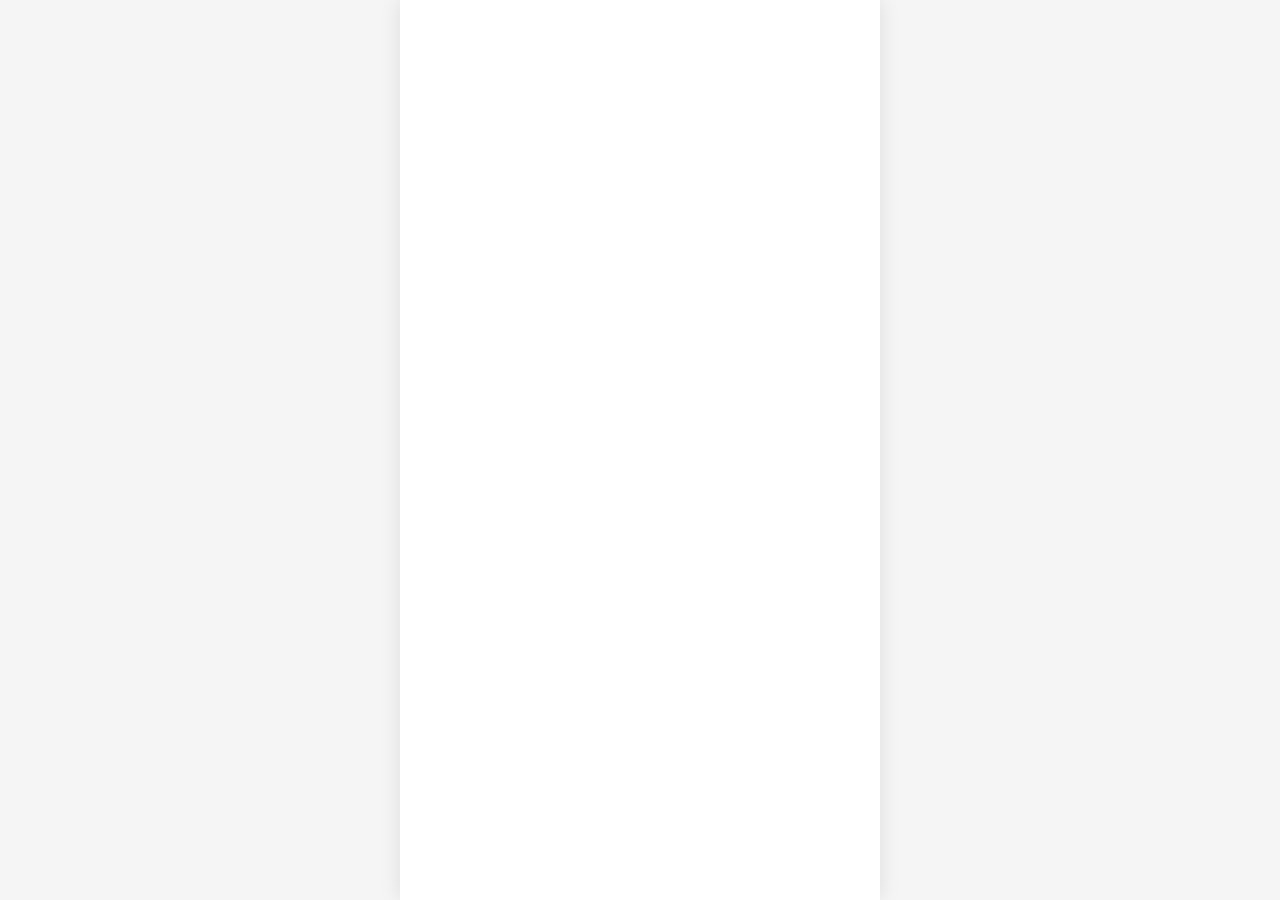
==== frontend/index.html @ c7771853 "email limit" ====
<!DOCTYPE html>
<html lang="pt-BR">
<head>
    <meta charset="UTF-8">
    <meta name="viewport" content="width=device-width, initial-scale=1.0">
    <title>FoodCritic - MVP</title>
    <link href="https://cdnjs.cloudflare.com/ajax/libs/font-awesome/6.0.0/css/all.min.css" rel="stylesheet">
    <style>
        :root {
            --primary: #FF5722;
            --bg: #f5f5f5;
            --surface: #ffffff;
            --text: #333333;
            --text-light: #757575;
            --border: #e0e0e0;
        }
        * { margin: 0; padding: 0; box-sizing: border-box; font-family: 'Segoe UI', Tahoma, Geneva, Verdana, sans-serif; }
        body { background-color: var(--bg); color: var(--text); display: flex; justify-content: center; }
        #app { width: 100%; max-width: 480px; height: 100vh; background: var(--surface); position: relative; display: flex; flex-direction: column; overflow: hidden; box-shadow: 0 0 20px rgba(0,0,0,0.1); }
        
        /* Telas (Views) */
        .view { display: none; flex: 1; overflow-y: auto; padding: 20px; padding-bottom: 80px; }
        .view.active { display: block; }
        #auth-screen { display: none; flex-direction: column; justify-content: center; padding: 30px; height: 100%; text-align: center; }
        #auth-screen.active { display: flex; }
        
        /* Header */
        header { background: var(--surface); padding: 20px; border-bottom: 1px solid var(--border); position: sticky; top: 0; z-index: 10; display: flex; justify-content: space-between; align-items: center; }
        header h1 { font-size: 1.5rem; color: var(--primary); }
        .btn-logout { background: none; border: none; color: var(--text-light); font-size: 1rem; cursor: pointer; }
        
        /* Formulários de Auth */
        .auth-box { background: var(--surface); padding: 20px; border-radius: 12px; }
        .auth-box input { width: 100%; padding: 15px; margin-bottom: 15px; border: 1px solid var(--border); border-radius: 8px; outline: none; font-size: 1rem; }
        .btn-block { width: 100%; padding: 15px; border-radius: 8px; font-size: 1rem; font-weight: bold; border: none; cursor: pointer; margin-bottom: 10px; }
        .btn-primary { background: var(--primary); color: white; }
        .btn-secondary { background: var(--bg); color: var(--text); border: 1px solid var(--border); }

        /* Feed e Cards */
        .feed-title { font-size: 1.2rem; margin-bottom: 15px; margin-top: 10px; }
        .card { background: var(--surface); border-radius: 15px; overflow: hidden; margin-bottom: 20px; box-shadow: 0 4px 10px rgba(0,0,0,0.05); border: 1px solid var(--border); }
        .card img { width: 100%; height: 180px; object-fit: cover; }
        .card-content { padding: 15px; }
        .card-header { display: flex; justify-content: space-between; align-items: center; margin-bottom: 5px; }
        .card-header h3 { font-size: 1.1rem; }
        .card-price { color: var(--primary); font-weight: bold; }
        .card-info { font-size: 0.85rem; color: var(--text-light); display: flex; gap: 15px; margin-top: 10px; }

        /* Perfil / Grid */
        .profile-header { text-align: center; margin-bottom: 20px; }
        .avatar { width: 80px; height: 80px; border-radius: 50%; background: var(--border); margin: 0 auto 10px; display: flex; align-items: center; justify-content: center; font-size: 2rem; color: var(--text-light); }
        .grid-container { display: grid; grid-template-columns: repeat(3, 1fr); gap: 2px; margin-top: 20px; }
        .grid-item { aspect-ratio: 1 / 1; background: var(--border); overflow: hidden; cursor: pointer; position: relative; }
        .grid-item img { width: 100%; height: 100%; object-fit: cover; }

        /* Bottom Nav */
        nav { position: absolute; bottom: 0; width: 100%; height: 65px; background: var(--surface); border-top: 1px solid var(--border); display: flex; justify-content: space-around; align-items: center; z-index: 10; }
        .nav-item { color: var(--text-light); font-size: 1.5rem; cursor: pointer; padding: 10px; }
        .nav-item.active { color: var(--primary); }
        .fab-container { position: relative; top: -20px; }
        .fab { width: 60px; height: 60px; background: var(--primary); color: white; border-radius: 50%; display: flex; align-items: center; justify-content: center; font-size: 1.5rem; box-shadow: 0 4px 10px rgba(255, 87, 34, 0.4); cursor: pointer; }

        /* Modais */
        .modal-overlay { position: absolute; top: 0; left: 0; width: 100%; height: 100%; background: rgba(0,0,0,0.6); z-index: 20; display: none; align-items: center; justify-content: center; opacity: 0; transition: opacity 0.3s; }
        .modal-overlay.active { display: flex; opacity: 1; }
        .modal { background: var(--surface); width: 100%; height: 100%; display: flex; flex-direction: column; overflow-y: auto; transform: translateY(100%); transition: transform 0.3s; }
        .modal-overlay.active .modal { transform: translateY(0); }
        .modal-header { padding: 20px; display: flex; justify-content: space-between; align-items: center; border-bottom: 1px solid var(--border); }
        .close-btn { background: none; border: none; font-size: 1.5rem; cursor: pointer; color: var(--text-light); }
        .modal-body { padding: 20px; flex: 1; display: flex; flex-direction: column; gap: 15px; }
        
        /* Forms */
        .form-group { display: flex; flex-direction: column; gap: 5px; }
        .form-group label { font-size: 0.9rem; font-weight: 600; color: var(--text-light); }
        .form-group input, .form-group textarea, .form-group select { padding: 12px; border: 1px solid var(--border); border-radius: 8px; font-size: 1rem; outline: none; }
        .upload-area { width: 100%; height: 200px; border: 2px dashed var(--border); border-radius: 12px; display: flex; flex-direction: column; align-items: center; justify-content: center; cursor: pointer; background: var(--bg); position: relative; overflow: hidden; }
        .upload-area i { font-size: 2rem; color: var(--text-light); margin-bottom: 10px; }
        .upload-area img { width: 100%; height: 100%; object-fit: cover; position: absolute; }
        input[type="file"] { display: none; }
        .review-img { width: 100%; height: 300px; object-fit: cover; border-radius: 12px; }
        .review-meta { display: flex; justify-content: space-between; background: var(--bg); padding: 15px; border-radius: 8px; margin: 15px 0; }
        .review-meta div { text-align: center; }
        .review-meta span { display: block; font-size: 0.8rem; color: var(--text-light); margin-bottom: 5px; }
        .review-meta strong { font-size: 1.1rem; color: var(--primary); }
        .review-text { font-style: italic; color: var(--text-light); border-left: 4px solid var(--primary); padding-left: 15px; margin-top: 15px; }
    </style>
</head>
<body>

<div id="app">
    <!-- TELA DE LOGIN / CADASTRO -->
    <div id="auth-screen">
        <h1 style="color: var(--primary); font-size: 2rem; margin-bottom: 10px;">🍔 FoodCritic</h1>
        <p style="color: var(--text-light); margin-bottom: 30px;">O seu diário gastronômico definitivo.</p>
        
        <div class="auth-box">
            <input type="email" id="auth-email" placeholder="Seu e-mail">
            <input type="password" id="auth-password" placeholder="Sua senha">
            <button class="btn-block btn-primary" onclick="fazerLogin()">Entrar</button>
            <button class="btn-block btn-secondary" onclick="fazerCadastro()">Criar Conta</button>
        </div>
    </div>

    <!-- TELA PRINCIPAL DO APP (Só aparece logado) -->
    <div id="main-screen" style="display: none; height: 100%; flex-direction: column;">
        <header>
            <h1>FoodCritic</h1>
            <button class="btn-logout" onclick="fazerLogout()"><i class="fas fa-sign-out-alt"></i> Sair</button>
        </header>

        <!-- VIEW 1: HOME -->
        <main id="view-home" class="view active">
            <h2 class="feed-title">Onde comer hoje?</h2>
            <div id="home-feed-container">
                <p style="text-align:center; color:#888; padding: 20px;">Carregando feed...</p>
            </div>
        </main>

        <!-- VIEW 2: PERFIL / DIÁRIO -->
        <main id="view-profile" class="view">
            <div class="profile-header">
                <div class="avatar"><i class="fas fa-user"></i></div>
                <h2>Meu Diário</h2>
                <p id="profile-email" style="color: var(--text-light); font-size: 0.9rem;"></p>
            </div>
            <div class="grid-container" id="diary-grid"></div>
        </main>

        <!-- BOTTOM NAV -->
        <nav>
            <div class="nav-item active" onclick="switchView('home', this)"><i class="fas fa-home"></i></div>
            <div class="fab-container">
                <div class="fab" onclick="openModal('new-review-modal')"><i class="fas fa-plus"></i></div>
            </div>
            <div class="nav-item" onclick="switchView('profile', this)"><i class="fas fa-user"></i></div>
        </nav>
    </div>

    <!-- MODAL: ONBOARDING (Aparece no primeiro acesso) -->
    <div class="modal-overlay" id="onboarding-modal">
        <div class="modal" style="height: auto; border-radius: 12px; margin: 20px;">
            <div class="modal-header">
                <h2>Bem-vindo ao FoodCritic!</h2>
            </div>
            <div class="modal-body">
                <p>Para personalizar suas recomendações, nos conte um pouco sobre você:</p>
                <div class="form-group" style="margin-top: 10px;">
                    <label>Faixa de gasto por refeição:</label>
                    <select id="onboarding-budget">
                        <option value="Econômico">Até R$ 30 (Econômico)</option>
                        <option value="Moderado">R$ 30 a R$ 80 (Moderado)</option>
                        <option value="Gourmet">Acima de R$ 80 (Gourmet)</option>
                    </select>
                </div>
                <div class="form-group">
                    <label>Restrição alimentar:</label>
                    <select id="onboarding-restriction">
                        <option value="Nenhuma">Nenhuma</option>
                        <option value="Vegetariano">Vegetariano</option>
                        <option value="Vegano">Vegano</option>
                        <option value="Sem Glúten">Sem Glúten</option>
                    </select>
                </div>
                <button class="btn-primary btn-block" style="margin-top: 15px;" onclick="salvarOnboarding()">Começar a comer!</button>
            </div>
        </div>
    </div>

    <!-- MODAL: NOVA REVIEW -->
    <div class="modal-overlay" id="new-review-modal">
        <div class="modal">
            <div class="modal-header">
                <h2>Nova Review</h2>
                <button class="close-btn" onclick="closeModal('new-review-modal')">&times;</button>
            </div>
            <div class="modal-body">
                <div class="form-group">
                    <label>1. Foto do prato</label>
                    <label for="photo-upload" class="upload-area" id="photo-preview-area">
                        <i class="fas fa-camera"></i>
                        <span>Toque para tirar foto</span>
                    </label>
                    <input type="file" id="photo-upload" accept="image/*" onchange="previewImage(event)">
                </div>
                <div class="form-group">
                    <label>2. Qual foi o prato?</label>
                    <input type="text" id="review-dish" placeholder="Ex: Hambúrguer Clássico">
                </div>
                <div style="display: flex; gap: 10px;">
                    <div class="form-group" style="flex: 1;">
                        <label>Categoria</label>
                        <select id="review-category">
                            <option value="Hamburguer">Hambúrguer</option>
                            <option value="Japonesa">Japonesa</option>
                            <option value="Italiana">Italiana</option>
                            <option value="Brasileira">Brasileira</option>
                            <option value="Outra">Outra</option>
                        </select>
                    </div>
                    <div class="form-group" style="flex: 1;">
                        <label>Nota (1 a 5)</label>
                        <input type="number" id="review-rating" min="1" max="5" value="5">
                    </div>
                </div>
                <div class="form-group">
                    <label>Onde você comeu?</label>
                    <input type="text" id="review-location" placeholder="Restaurante ou local">
                </div>
                <div class="form-group">
                    <label>Quanto pagou? (R$)</label>
                    <input type="text" id="review-price" placeholder="0,00" oninput="applyCurrencyMask(this)">
                </div>
                <div class="form-group">
                    <label>3. Resenha rápida</label>
                    <textarea id="review-text" rows="2" placeholder="O que achou?"></textarea>
                </div>
                <button class="btn-primary btn-block" style="margin-top: auto;" onclick="saveReview()">Salvar no Diário</button>
            </div>
        </div>
    </div>

    <!-- MODAL: DETALHES DA REVIEW -->
    <div class="modal-overlay" id="details-modal">
        <div class="modal">
            <div class="modal-header">
                <h2>Detalhes</h2>
                <button class="close-btn" onclick="closeModal('details-modal')">&times;</button>
            </div>
            <div class="modal-body" id="details-content"></div>
        </div>
    </div>
</div>

<script src="https://cdn.jsdelivr.net/npm/@supabase/supabase-js@2"></script>
<script src="js/app.js"></script>
</body>
</html>
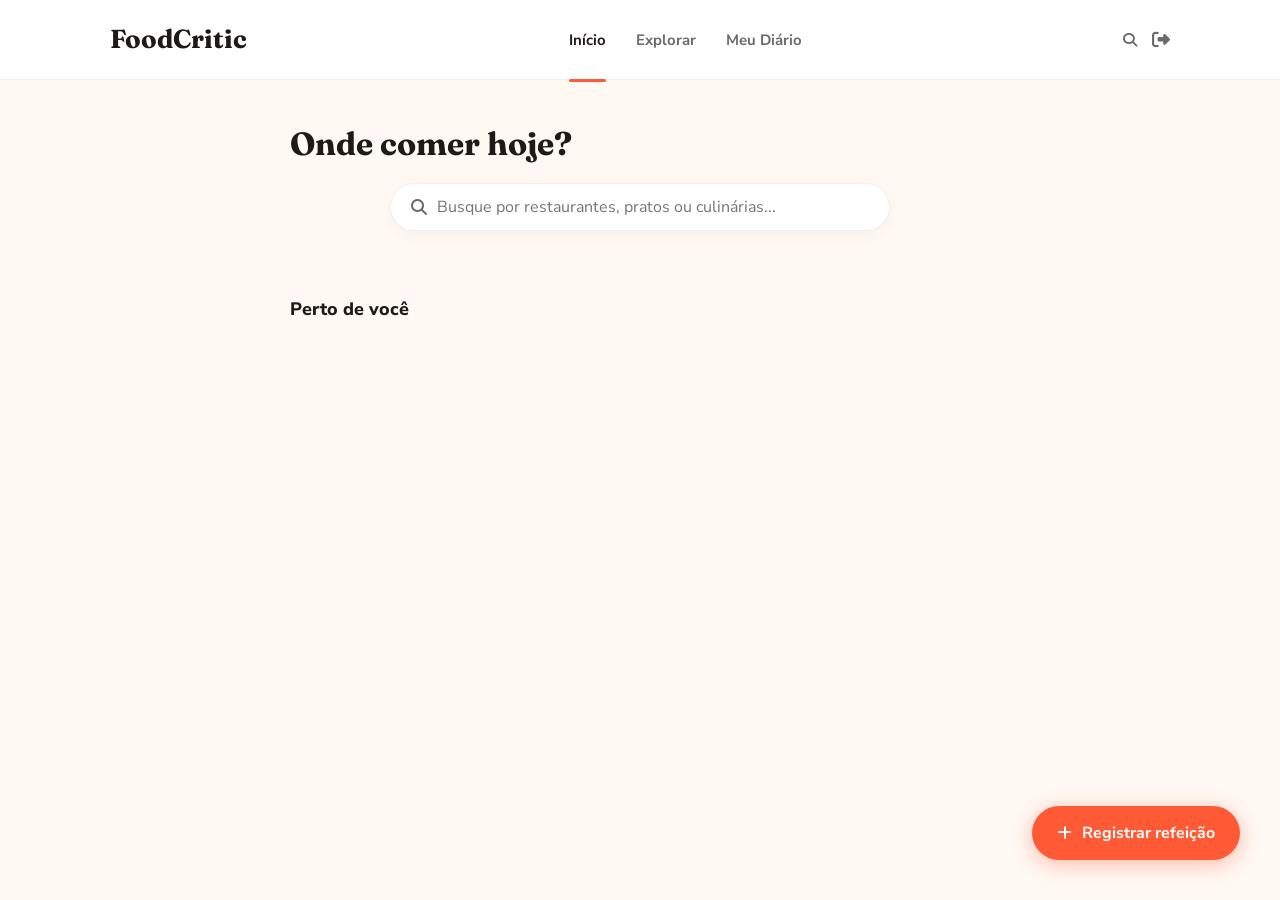
==== commit b969cc5d: "new frontend" ====
--- a/frontend/index.html
+++ b/frontend/index.html
@@ -3,165 +3,142 @@
 <head>
     <meta charset="UTF-8">
     <meta name="viewport" content="width=device-width, initial-scale=1.0">
-    <title>FoodCritic - MVP</title>
-    <link href="https://cdnjs.cloudflare.com/ajax/libs/font-awesome/6.0.0/css/all.min.css" rel="stylesheet">
-    <style>
-        :root {
-            --primary: #FF5722;
-            --bg: #f5f5f5;
-            --surface: #ffffff;
-            --text: #333333;
-            --text-light: #757575;
-            --border: #e0e0e0;
-        }
-        * { margin: 0; padding: 0; box-sizing: border-box; font-family: 'Segoe UI', Tahoma, Geneva, Verdana, sans-serif; }
-        body { background-color: var(--bg); color: var(--text); display: flex; justify-content: center; }
-        #app { width: 100%; max-width: 480px; height: 100vh; background: var(--surface); position: relative; display: flex; flex-direction: column; overflow: hidden; box-shadow: 0 0 20px rgba(0,0,0,0.1); }
+    <title>FoodCritic</title>
+    <link href="https://fonts.googleapis.com/css2?family=Fraunces:opsz,wght@9..144,700&family=Nunito+Sans:wght@400;600;700;800&display=swap" rel="stylesheet">
+    <link href="https://cdnjs.cloudflare.com/ajax/libs/font-awesome/6.5.1/css/all.min.css" rel="stylesheet">
+    <link rel="stylesheet" href="css/style.css">
+</head>
+<body class="app-body">
+
+    <div id="toast-container" class="toast-container"></div>
+
+    <!-- TOP NAVBAR (Desktop) -->
+    <header class="top-nav">
+        <div class="nav-container">
+            <h1 class="logo">FoodCritic</h1>
+            <div class="nav-links">
+                <button class="nav-btn active" onclick="switchView('home', this)">Início</button>
+                <button class="nav-btn" onclick="switchView('restaurants', this)">Explorar</button>
+                <button class="nav-btn" onclick="switchView('profile', this)">Meu Diário</button>
+            </div>
+            <div class="nav-actions">
+                <i class="fas fa-search text-light" style="margin-right: 15px; cursor: pointer;"></i>
+                <button class="btn-logout" onclick="fazerLogout()"><i class="fas fa-sign-out-alt"></i></button>
+            </div>
+        </div>
+    </header>
+
+    <!-- CONTEÚDO PRINCIPAL -->
+    <main class="main-content">
         
-        /* Telas (Views) */
-        .view { display: none; flex: 1; overflow-y: auto; padding: 20px; padding-bottom: 80px; }
-        .view.active { display: block; }
-        #auth-screen { display: none; flex-direction: column; justify-content: center; padding: 30px; height: 100%; text-align: center; }
-        #auth-screen.active { display: flex; }
-        
-        /* Header */
-        header { background: var(--surface); padding: 20px; border-bottom: 1px solid var(--border); position: sticky; top: 0; z-index: 10; display: flex; justify-content: space-between; align-items: center; }
-        header h1 { font-size: 1.5rem; color: var(--primary); }
-        .btn-logout { background: none; border: none; color: var(--text-light); font-size: 1rem; cursor: pointer; }
-        
-        /* Formulários de Auth */
-        .auth-box { background: var(--surface); padding: 20px; border-radius: 12px; }
-        .auth-box input { width: 100%; padding: 15px; margin-bottom: 15px; border: 1px solid var(--border); border-radius: 8px; outline: none; font-size: 1rem; }
-        .btn-block { width: 100%; padding: 15px; border-radius: 8px; font-size: 1rem; font-weight: bold; border: none; cursor: pointer; margin-bottom: 10px; }
-        .btn-primary { background: var(--primary); color: white; }
-        .btn-secondary { background: var(--bg); color: var(--text); border: 1px solid var(--border); }
-
-        /* Feed e Cards */
-        .feed-title { font-size: 1.2rem; margin-bottom: 15px; margin-top: 10px; }
-        .card { background: var(--surface); border-radius: 15px; overflow: hidden; margin-bottom: 20px; box-shadow: 0 4px 10px rgba(0,0,0,0.05); border: 1px solid var(--border); }
-        .card img { width: 100%; height: 180px; object-fit: cover; }
-        .card-content { padding: 15px; }
-        .card-header { display: flex; justify-content: space-between; align-items: center; margin-bottom: 5px; }
-        .card-header h3 { font-size: 1.1rem; }
-        .card-price { color: var(--primary); font-weight: bold; }
-        .card-info { font-size: 0.85rem; color: var(--text-light); display: flex; gap: 15px; margin-top: 10px; }
-
-        /* Perfil / Grid */
-        .profile-header { text-align: center; margin-bottom: 20px; }
-        .avatar { width: 80px; height: 80px; border-radius: 50%; background: var(--border); margin: 0 auto 10px; display: flex; align-items: center; justify-content: center; font-size: 2rem; color: var(--text-light); }
-        .grid-container { display: grid; grid-template-columns: repeat(3, 1fr); gap: 2px; margin-top: 20px; }
-        .grid-item { aspect-ratio: 1 / 1; background: var(--border); overflow: hidden; cursor: pointer; position: relative; }
-        .grid-item img { width: 100%; height: 100%; object-fit: cover; }
-
-        /* Bottom Nav */
-        nav { position: absolute; bottom: 0; width: 100%; height: 65px; background: var(--surface); border-top: 1px solid var(--border); display: flex; justify-content: space-around; align-items: center; z-index: 10; }
-        .nav-item { color: var(--text-light); font-size: 1.5rem; cursor: pointer; padding: 10px; }
-        .nav-item.active { color: var(--primary); }
-        .fab-container { position: relative; top: -20px; }
-        .fab { width: 60px; height: 60px; background: var(--primary); color: white; border-radius: 50%; display: flex; align-items: center; justify-content: center; font-size: 1.5rem; box-shadow: 0 4px 10px rgba(255, 87, 34, 0.4); cursor: pointer; }
-
-        /* Modais */
-        .modal-overlay { position: absolute; top: 0; left: 0; width: 100%; height: 100%; background: rgba(0,0,0,0.6); z-index: 20; display: none; align-items: center; justify-content: center; opacity: 0; transition: opacity 0.3s; }
-        .modal-overlay.active { display: flex; opacity: 1; }
-        .modal { background: var(--surface); width: 100%; height: 100%; display: flex; flex-direction: column; overflow-y: auto; transform: translateY(100%); transition: transform 0.3s; }
-        .modal-overlay.active .modal { transform: translateY(0); }
-        .modal-header { padding: 20px; display: flex; justify-content: space-between; align-items: center; border-bottom: 1px solid var(--border); }
-        .close-btn { background: none; border: none; font-size: 1.5rem; cursor: pointer; color: var(--text-light); }
-        .modal-body { padding: 20px; flex: 1; display: flex; flex-direction: column; gap: 15px; }
-        
-        /* Forms */
-        .form-group { display: flex; flex-direction: column; gap: 5px; }
-        .form-group label { font-size: 0.9rem; font-weight: 600; color: var(--text-light); }
-        .form-group input, .form-group textarea, .form-group select { padding: 12px; border: 1px solid var(--border); border-radius: 8px; font-size: 1rem; outline: none; }
-        .upload-area { width: 100%; height: 200px; border: 2px dashed var(--border); border-radius: 12px; display: flex; flex-direction: column; align-items: center; justify-content: center; cursor: pointer; background: var(--bg); position: relative; overflow: hidden; }
-        .upload-area i { font-size: 2rem; color: var(--text-light); margin-bottom: 10px; }
-        .upload-area img { width: 100%; height: 100%; object-fit: cover; position: absolute; }
-        input[type="file"] { display: none; }
-        .review-img { width: 100%; height: 300px; object-fit: cover; border-radius: 12px; }
-        .review-meta { display: flex; justify-content: space-between; background: var(--bg); padding: 15px; border-radius: 8px; margin: 15px 0; }
-        .review-meta div { text-align: center; }
-        .review-meta span { display: block; font-size: 0.8rem; color: var(--text-light); margin-bottom: 5px; }
-        .review-meta strong { font-size: 1.1rem; color: var(--primary); }
-        .review-text { font-style: italic; color: var(--text-light); border-left: 4px solid var(--primary); padding-left: 15px; margin-top: 15px; }
-    </style>
-</head>
-<body>
-
-<div id="app">
-    <!-- TELA DE LOGIN / CADASTRO -->
-    <div id="auth-screen">
-        <h1 style="color: var(--primary); font-size: 2rem; margin-bottom: 10px;">🍔 FoodCritic</h1>
-        <p style="color: var(--text-light); margin-bottom: 30px;">O seu diário gastronômico definitivo.</p>
-        
-        <div class="auth-box">
-            <input type="email" id="auth-email" placeholder="Seu e-mail">
-            <input type="password" id="auth-password" placeholder="Sua senha">
-            <button class="btn-block btn-primary" onclick="fazerLogin()">Entrar</button>
-            <button class="btn-block btn-secondary" onclick="fazerCadastro()">Criar Conta</button>
-        </div>
-    </div>
-
-    <!-- TELA PRINCIPAL DO APP (Só aparece logado) -->
-    <div id="main-screen" style="display: none; height: 100%; flex-direction: column;">
-        <header>
-            <h1>FoodCritic</h1>
-            <button class="btn-logout" onclick="fazerLogout()"><i class="fas fa-sign-out-alt"></i> Sair</button>
-        </header>
-
-        <!-- VIEW 1: HOME -->
-        <main id="view-home" class="view active">
-            <h2 class="feed-title">Onde comer hoje?</h2>
-            <div id="home-feed-container">
-                <p style="text-align:center; color:#888; padding: 20px;">Carregando feed...</p>
-            </div>
-        </main>
-
-        <!-- VIEW 2: PERFIL / DIÁRIO -->
-        <main id="view-profile" class="view">
+        <!-- VIEW 1: HOME (FEED) -->
+        <section id="view-home" class="view active">
+            <div class="feed-header text-center">
+                <h2 id="greeting-text">Onde comer hoje?</h2>
+                <div class="search-container">
+                    <i class="fas fa-search"></i>
+                    <input type="text" id="search-rest" placeholder="Busque por restaurantes, pratos ou culinárias...">
+                </div>
+            </div>
+
+            <!-- TOP RESTAURANTES (STORIES) -->
+            <div class="stories-container" id="recommendations-container">
+                <!-- Preenchido via JS -->
+            </div>
+
+            <div class="feed-title-container">
+                <h3 class="section-title">Perto de você</h3>
+            </div>
+
+            <!-- FEED SINGLE COLUMN (Estilo Instagram) -->
+            <div id="home-feed-container" class="feed-single-column">
+                <!-- Preenchido via JS -->
+            </div>
+        </section>
+
+        <!-- VIEW 2: RESTAURANTES -->
+        <section id="view-restaurants" class="view">
+            <div class="view-header">
+                <h2 class="section-title">Guia de Restaurantes</h2>
+                <p class="text-light">Restaurantes reais. Pratos provados. Pessoas como você.</p>
+            </div>
+            
+            <div class="filter-chips" id="category-filters">
+                <button class="chip active" onclick="setFiltroCategoria('Todas', this)">Todas</button>
+                <button class="chip" onclick="setFiltroCategoria('Hamburguer', this)">Hambúrguer</button>
+                <button class="chip" onclick="setFiltroCategoria('Japonesa', this)">Japonesa</button>
+                <button class="chip" onclick="setFiltroCategoria('Italiana', this)">Italiana</button>
+                <button class="chip" onclick="setFiltroCategoria('Brasileira', this)">Brasileira</button>
+                <button class="chip" onclick="setFiltroCategoria('Vegetariano', this)">🌱 Vegetariano</button>
+                <button class="chip" onclick="setFiltroCategoria('Vegano', this)">🌿 Vegano</button>
+            </div>
+
+            <div id="restaurants-list-container" class="restaurants-grid">
+                <!-- Preenchido via JS -->
+            </div>
+        </section>
+
+        <!-- VIEW 3: PERFIL (DIÁRIO) -->
+        <section id="view-profile" class="view">
             <div class="profile-header">
                 <div class="avatar"><i class="fas fa-user"></i></div>
                 <h2>Meu Diário</h2>
-                <p id="profile-email" style="color: var(--text-light); font-size: 0.9rem;"></p>
-            </div>
-            <div class="grid-container" id="diary-grid"></div>
-        </main>
-
-        <!-- BOTTOM NAV -->
-        <nav>
-            <div class="nav-item active" onclick="switchView('home', this)"><i class="fas fa-home"></i></div>
-            <div class="fab-container">
-                <div class="fab" onclick="openModal('new-review-modal')"><i class="fas fa-plus"></i></div>
-            </div>
-            <div class="nav-item" onclick="switchView('profile', this)"><i class="fas fa-user"></i></div>
-        </nav>
-    </div>
-
-    <!-- MODAL: ONBOARDING (Aparece no primeiro acesso) -->
-    <div class="modal-overlay" id="onboarding-modal">
-        <div class="modal" style="height: auto; border-radius: 12px; margin: 20px;">
-            <div class="modal-header">
-                <h2>Bem-vindo ao FoodCritic!</h2>
-            </div>
-            <div class="modal-body">
-                <p>Para personalizar suas recomendações, nos conte um pouco sobre você:</p>
-                <div class="form-group" style="margin-top: 10px;">
-                    <label>Faixa de gasto por refeição:</label>
-                    <select id="onboarding-budget">
-                        <option value="Econômico">Até R$ 30 (Econômico)</option>
-                        <option value="Moderado">R$ 30 a R$ 80 (Moderado)</option>
-                        <option value="Gourmet">Acima de R$ 80 (Gourmet)</option>
-                    </select>
-                </div>
-                <div class="form-group">
-                    <label>Restrição alimentar:</label>
-                    <select id="onboarding-restriction">
-                        <option value="Nenhuma">Nenhuma</option>
-                        <option value="Vegetariano">Vegetariano</option>
-                        <option value="Vegano">Vegano</option>
-                        <option value="Sem Glúten">Sem Glúten</option>
-                    </select>
-                </div>
-                <button class="btn-primary btn-block" style="margin-top: 15px;" onclick="salvarOnboarding()">Começar a comer!</button>
+                <p id="profile-email" class="text-light"></p>
+                <div class="profile-stats">
+                    <div><strong id="stat-reviews">0</strong><span>Avaliações</span></div>
+                    <div><strong id="stat-restaurants">0</strong><span>Restaurantes</span></div>
+                </div>
+            </div>
+            
+            <div class="grid-container" id="diary-grid">
+                <!-- Preenchido via JS -->
+            </div>
+        </section>
+    </main>
+
+    <button class="fab-desktop" onclick="openNewReviewModal()"><i class="fas fa-plus"></i> Registrar refeição</button>
+
+    <!-- BOTTOM NAV (Mobile) -->
+    <nav class="bottom-nav">
+        <button class="nav-btn active" onclick="switchView('home', this)"><i class="fas fa-home"></i><span>Início</span></button>
+        <button class="nav-btn" onclick="switchView('restaurants', this)"><i class="fas fa-list-ul"></i><span>Explorar</span></button>
+        <button class="nav-btn" onclick="switchView('profile', this)"><i class="fas fa-user"></i><span>Diário</span></button>
+        <button class="fab-mobile" onclick="openNewReviewModal()"><i class="fas fa-plus"></i></button>
+    </nav>
+
+    <!-- MODAL: RESTAURANTE (NOVO DESIGN) -->
+    <div class="modal-overlay" id="restaurant-details-modal">
+        <div class="modal modal-large">
+            <!-- Botão de fechar flutuante -->
+            <button class="close-btn-absolute" onclick="closeModal('restaurant-details-modal')"><i class="fas fa-times"></i></button>
+            
+            <!-- Capa do Restaurante -->
+            <div class="modal-cover" id="rest-modal-cover">
+                <img src="" id="rest-modal-img" alt="Capa">
+            </div>
+
+            <div class="modal-body" style="padding-top: 0;">
+                <!-- Header com Nome e Stats -->
+                <div class="rest-modal-header">
+                    <h2 id="rest-modal-name">Restaurante</h2>
+                    <div class="rest-modal-stats">
+                        <span id="rest-modal-rating">⭐ 5.0</span> · 
+                        <span id="rest-modal-category">Categoria</span> · 
+                        <span id="rest-modal-reviews">Provado por 0 pessoas</span>
+                    </div>
+                </div>
+
+                <h3 class="section-title" style="margin-top: 20px;">Pratos provados</h3>
+                
+                <!-- Lista de Pratos -->
+                <div id="rest-modal-dishes" class="dishes-list">
+                    <!-- Preenchido via JS -->
+                </div>
+
+                <!-- CTA Fixo -->
+                <div class="modal-cta">
+                    <button class="btn-primary btn-block" onclick="openNewReviewForRestaurant()">+ Registrar refeição aqui</button>
+                </div>
             </div>
         </div>
     </div>
@@ -170,26 +147,49 @@
     <div class="modal-overlay" id="new-review-modal">
         <div class="modal">
             <div class="modal-header">
-                <h2>Nova Review</h2>
+                <h2>Registrar Refeição</h2>
                 <button class="close-btn" onclick="closeModal('new-review-modal')">&times;</button>
             </div>
+            
             <div class="modal-body">
-                <div class="form-group">
-                    <label>1. Foto do prato</label>
+                <!-- Passo 1: Foto -->
+                <div class="form-step active" id="step-1">
                     <label for="photo-upload" class="upload-area" id="photo-preview-area">
                         <i class="fas fa-camera"></i>
-                        <span>Toque para tirar foto</span>
+                        <span>Adicionar foto</span>
                     </label>
-                    <input type="file" id="photo-upload" accept="image/*" onchange="previewImage(event)">
-                </div>
-                <div class="form-group">
-                    <label>2. Qual foi o prato?</label>
-                    <input type="text" id="review-dish" placeholder="Ex: Hambúrguer Clássico">
-                </div>
-                <div style="display: flex; gap: 10px;">
-                    <div class="form-group" style="flex: 1;">
+                    <input type="file" id="photo-upload" accept="image/*" capture="environment" onchange="previewImage(event)">
+                    <button class="btn-primary btn-block mt-2" onclick="nextStep(2)" id="btn-next-1" disabled>Próximo</button>
+                </div>
+
+                <!-- Passo 2: Dados -->
+                <div class="form-step" id="step-2">
+                    <div class="form-group">
+                        <label>Qual foi o prato?</label>
+                        <input type="text" id="review-dish" placeholder="Ex: Hambúrguer Clássico">
+                    </div>
+                    <div style="display: flex; gap: 15px; margin-bottom: 15px;">
+                        <label style="font-size: 0.9rem; display: flex; align-items: center; gap: 5px; cursor: pointer;">
+                            <input type="checkbox" id="dish-vegetarian" style="width: auto; padding: 0;"> 🌱 Vegetariano
+                        </label>
+                        <label style="font-size: 0.9rem; display: flex; align-items: center; gap: 5px; cursor: pointer;">
+                            <input type="checkbox" id="dish-vegan" style="width: auto; padding: 0;"> 🌿 Vegano
+                        </label>
+                    </div>
+                    <div class="form-group">
+                        <label>Onde?</label>
+                        <select id="review-location" onchange="toggleNovoRestaurante(this)">
+                            <option value="" disabled selected>Selecione o restaurante...</option>
+                        </select>
+                    </div>
+                    <div class="form-group" id="new-rest-container" style="display: none;">
+                        <label>Nome do novo restaurante</label>
+                        <input type="text" id="new-rest-name" placeholder="Ex: Burger King">
+                    </div>
+                    <div class="form-group">
                         <label>Categoria</label>
                         <select id="review-category">
+                            <option value="" disabled selected>Selecione...</option>
                             <option value="Hamburguer">Hambúrguer</option>
                             <option value="Japonesa">Japonesa</option>
                             <option value="Italiana">Italiana</option>
@@ -197,41 +197,37 @@
                             <option value="Outra">Outra</option>
                         </select>
                     </div>
-                    <div class="form-group" style="flex: 1;">
-                        <label>Nota (1 a 5)</label>
-                        <input type="number" id="review-rating" min="1" max="5" value="5">
-                    </div>
-                </div>
-                <div class="form-group">
-                    <label>Onde você comeu?</label>
-                    <input type="text" id="review-location" placeholder="Restaurante ou local">
-                </div>
-                <div class="form-group">
-                    <label>Quanto pagou? (R$)</label>
-                    <input type="text" id="review-price" placeholder="0,00" oninput="applyCurrencyMask(this)">
-                </div>
-                <div class="form-group">
-                    <label>3. Resenha rápida</label>
-                    <textarea id="review-text" rows="2" placeholder="O que achou?"></textarea>
-                </div>
-                <button class="btn-primary btn-block" style="margin-top: auto;" onclick="saveReview()">Salvar no Diário</button>
+                    <div class="form-group">
+                        <label>Quanto pagou? (R$)</label>
+                        <input type="text" id="review-price" placeholder="0,00" oninput="applyCurrencyMask(this)">
+                    </div>
+                    <div class="flex-btns">
+                        <button class="btn-secondary" onclick="nextStep(1)">Voltar</button>
+                        <button class="btn-primary" onclick="nextStep(3)">Próximo</button>
+                    </div>
+                </div>
+
+                <!-- Passo 3: Resenha -->
+                <div class="form-step" id="step-3">
+                    <div class="form-group text-center">
+                        <label>Nota</label>
+                        <input type="number" id="review-rating" min="1" max="5" value="5" class="rating-input">
+                    </div>
+                    <div class="form-group">
+                        <label>Sua opinião (até 280 caracteres)</label>
+                        <textarea id="review-text" rows="4" maxlength="280" placeholder="O que achou?"></textarea>
+                    </div>
+                    <div class="flex-btns">
+                        <button class="btn-secondary" onclick="nextStep(2)">Voltar</button>
+                        <button class="btn-primary" onclick="saveReview()">Salvar no Diário</button>
+                    </div>
+                </div>
             </div>
         </div>
     </div>
 
-    <!-- MODAL: DETALHES DA REVIEW -->
-    <div class="modal-overlay" id="details-modal">
-        <div class="modal">
-            <div class="modal-header">
-                <h2>Detalhes</h2>
-                <button class="close-btn" onclick="closeModal('details-modal')">&times;</button>
-            </div>
-            <div class="modal-body" id="details-content"></div>
-        </div>
-    </div>
-</div>
-
-<script src="https://cdn.jsdelivr.net/npm/@supabase/supabase-js@2"></script>
-<script src="js/app.js"></script>
+    <script src="https://cdn.jsdelivr.net/npm/@supabase/supabase-js@2"></script>
+    <script src="https://cdn.jsdelivr.net/npm/browser-image-compression@2.0.2/dist/browser-image-compression.js"></script>
+    <script src="js/app.js"></script>
 </body>
 </html>
--- a/frontend/css/style.css
+++ b/frontend/css/style.css
@@ -0,0 +1,222 @@
+:root {
+    --primary: #ff5a36;
+    --bg: #fff8f3;
+    --surface: #ffffff;
+    --text: #1f1a17;
+    --text-light: #6b6b6b;
+    --border: #f0f0f0;
+    --radius: 20px;
+    --shadow: 0 4px 15px rgba(0,0,0,0.04);
+}
+
+* { margin: 0; padding: 0; box-sizing: border-box; font-family: 'Nunito Sans', sans-serif; }
+body { background-color: var(--bg); color: var(--text); line-height: 1.5; }
+
+/* Tipografia */
+.logo, h2, .card-title { font-family: 'Fraunces', serif; font-weight: 700; }
+h2 { font-size: 32px; margin-bottom: 5px; }
+.section-title { font-size: 18px; font-weight: 800; margin: 20px 0 15px; }
+.text-light { color: var(--text-light); font-size: 14px; }
+
+/* --- LAYOUT E NAVEGAÇÃO --- */
+.app-body { padding-bottom: 80px; }
+.top-nav { display: none; }
+.main-content { max-width: 600px; margin: 0 auto; padding: 20px; }
+
+.view { display: none; animation: fadeIn 0.3s ease; }
+.view.active { display: block; }
+@keyframes fadeIn { from { opacity: 0; transform: translateY(10px); } to { opacity: 1; transform: translateY(0); } }
+
+/* --- HOME & STORIES --- */
+.feed-header { margin-bottom: 25px; }
+.search-container { display: flex; align-items: center; background: var(--surface); border: 1px solid var(--border); border-radius: 30px; padding: 12px 20px; box-shadow: var(--shadow); max-width: 500px; margin: 15px auto 0; }
+.search-container i { color: var(--text-light); margin-right: 10px; }
+.search-container input { border: none; outline: none; width: 100%; font-size: 16px; background: transparent; }
+
+.stories-container { display: flex; gap: 15px; overflow-x: auto; padding-bottom: 20px; scrollbar-width: none; }
+.stories-container::-webkit-scrollbar { display: none; }
+.story { display: flex; flex-direction: column; align-items: center; gap: 6px; cursor: pointer; }
+.story-ring { width: 70px; height: 70px; border-radius: 50%; padding: 3px; background: linear-gradient(45deg, #f09433 0%, #e6683c 25%, #dc2743 50%, #cc2366 75%, #bc1888 100%); }
+.story-img { width: 100%; height: 100%; border-radius: 50%; object-fit: cover; border: 2px solid var(--bg); }
+.story span { font-size: 12px; color: var(--text); text-align: center; width: 75px; white-space: nowrap; overflow: hidden; text-overflow: ellipsis; }
+
+/* --- FEED CARDS (INSTAGRAM STYLE) --- */
+.feed-single-column { display: flex; flex-direction: column; gap: 30px; }
+.feed-card { background: var(--surface); border-radius: var(--radius); overflow: hidden; box-shadow: var(--shadow); }
+.feed-image-wrapper { position: relative; width: 100%; aspect-ratio: 4/3; cursor: pointer; }
+.feed-image-wrapper img { width: 100%; height: 100%; object-fit: cover; }
+.feed-overlay { position: absolute; bottom: 0; left: 0; width: 100%; padding: 30px 20px 15px; background: linear-gradient(to top, rgba(0,0,0,0.8) 0%, transparent 100%); color: white; }
+.feed-overlay h3 { font-size: 20px; font-family: 'Nunito Sans', sans-serif; font-weight: 800; margin-bottom: 2px; }
+.feed-meta { font-size: 13px; opacity: 0.9; display: flex; align-items: center; gap: 8px; }
+.feed-meta .star { color: #ffb300; }
+
+.feed-author { display: flex; align-items: flex-start; gap: 12px; padding: 15px; }
+.avatar-small { width: 36px; height: 36px; border-radius: 50%; background: var(--bg); object-fit: cover; }
+.author-info { flex: 1; }
+.author-info span { font-size: 13px; color: var(--text-light); display: block; margin-bottom: 4px; }
+.author-info span strong { color: var(--text); }
+.author-info p { font-size: 15px; font-style: italic; color: var(--text); margin: 0; }
+.more-btn { background: none; border: none; color: var(--text-light); cursor: pointer; font-size: 18px; }
+
+/* --- RESTAURANTES (GRID) --- */
+.restaurants-grid { display: grid; grid-template-columns: 1fr; gap: 20px; }
+.filter-chips { display: flex; gap: 8px; overflow-x: auto; padding-bottom: 10px; margin-bottom: 20px; scrollbar-width: none; }
+.chip { background: var(--surface); border: 1px solid var(--border); padding: 8px 16px; border-radius: 20px; font-size: 14px; color: var(--text-light); cursor: pointer; white-space: nowrap; }
+.chip.active { background: var(--text); color: var(--surface); border-color: var(--text); }
+
+.rest-card { background: var(--surface); border-radius: var(--radius); overflow: hidden; box-shadow: var(--shadow); cursor: pointer; display: flex; flex-direction: column; }
+.rest-cover { width: 100%; height: 180px; object-fit: cover; }
+.rest-content { padding: 15px; flex: 1; display: flex; flex-direction: column; }
+.rest-header { display: flex; justify-content: space-between; align-items: flex-start; margin-bottom: 5px; }
+.rest-header h3 { font-size: 20px; font-weight: 800; font-family: 'Fraunces', serif; }
+.rest-category { font-size: 12px; color: var(--text-light); margin-top: 5px; }
+.rest-stats { font-size: 14px; color: var(--text-light); margin-bottom: 10px; display: flex; gap: 5px; align-items: center; }
+.rest-stats .star { color: #ffb300; }
+.rest-dishes-text { font-size: 14px; color: var(--text-light); line-height: 1.4; margin-top: auto; }
+
+/* --- PERFIL E DIÁRIO --- */
+.profile-header { text-align: center; margin-bottom: 30px; }
+.avatar { width: 90px; height: 90px; border-radius: 50%; background: var(--border); color: var(--text-light); margin: 0 auto 15px; display: flex; align-items: center; justify-content: center; font-size: 2.5rem; }
+.profile-stats { display: flex; justify-content: center; gap: 40px; margin-top: 15px; }
+.profile-stats div { display: flex; flex-direction: column; }
+.profile-stats strong { font-size: 20px; color: var(--text); }
+.profile-stats span { font-size: 13px; color: var(--text-light); }
+
+.grid-container { display: grid; grid-template-columns: repeat(3, 1fr); gap: 4px; }
+.grid-item { aspect-ratio: 1/1; background: var(--border); overflow: hidden; cursor: pointer; border-radius: 4px; }
+.grid-item img { width: 100%; height: 100%; object-fit: cover; transition: transform 0.3s; }
+.grid-item:hover img { transform: scale(1.05); }
+
+/* EMPTY DIARY */
+.diary-empty { grid-column: 1/-1; text-align: center; padding: 20px 0; }
+.diary-empty-squares { display: grid; grid-template-columns: repeat(3, 1fr); gap: 4px; margin-bottom: 15px; }
+.dashed-square { aspect-ratio: 1/1; border: 2px dashed var(--border); border-radius: 8px; display: flex; align-items: center; justify-content: center; color: var(--text-light); font-size: 24px; }
+
+/* --- MODAIS --- */
+.modal-overlay { position: fixed; top: 0; left: 0; width: 100%; height: 100%; background: rgba(0,0,0,0.6); z-index: 1000; display: none; align-items: flex-end; justify-content: center; opacity: 0; transition: opacity 0.3s; }
+.modal-overlay.active { display: flex; opacity: 1; }
+.modal { background: var(--surface); width: 100%; max-width: 600px; height: 90vh; border-radius: 24px 24px 0 0; display: flex; flex-direction: column; transform: translateY(100%); transition: transform 0.3s cubic-bezier(0.4, 0, 0.2, 1); position: relative; overflow: hidden; }
+.modal-overlay.active .modal { transform: translateY(0); }
+.modal-header { padding: 20px; display: flex; justify-content: space-between; align-items: center; border-bottom: 1px solid var(--border); }
+.close-btn { background: none; border: none; font-size: 28px; cursor: pointer; color: var(--text-light); line-height: 1; }
+.modal-body { padding: 20px; flex: 1; overflow-y: auto; }
+
+/* Modal do Restaurante (Novo) */
+.modal-large { height: 95vh; }
+.close-btn-absolute { position: absolute; top: 15px; right: 15px; background: white; border: none; width: 36px; height: 36px; border-radius: 50%; font-size: 18px; cursor: pointer; z-index: 10; display: flex; align-items: center; justify-content: center; box-shadow: 0 2px 10px rgba(0,0,0,0.2); }
+.modal-cover { width: 100%; height: 220px; position: relative; background: var(--border); }
+.modal-cover img { width: 100%; height: 100%; object-fit: cover; }
+.modal-cover::after { content: ''; position: absolute; bottom: 0; left: 0; width: 100%; height: 60px; background: linear-gradient(to top, rgba(255,255,255,0.8), transparent); }
+
+.rest-modal-header { padding: 20px 20px 10px; position: relative; z-index: 5; background: var(--surface); }
+.rest-modal-header h2 { font-size: 28px; color: var(--text); margin-bottom: 5px; }
+.rest-modal-stats { font-size: 14px; color: var(--text-light); display: flex; gap: 5px; align-items: center; }
+
+.dishes-list { display: flex; flex-direction: column; padding: 0 20px; }
+
+/* CORREÇÃO DA LISTA DE PRATOS AQUI */
+.dish-row { 
+    display: flex; 
+    flex-direction: row; /* Força ficar um ao lado do outro */
+    align-items: flex-start;
+    gap: 15px; 
+    padding: 15px 0; 
+    border-bottom: 1px solid var(--border); 
+    width: 100%;
+}
+
+.dish-row-img { 
+    width: 80px !important; /* Impede a imagem de crescer */
+    height: 80px !important; 
+    border-radius: 8px; 
+    object-fit: cover; 
+    flex-shrink: 0; /* Garante que a imagem não seja esmagada */
+}
+
+.dish-row-info { 
+    flex: 1; /* Faz o texto ocupar o resto do espaço */
+    min-width: 0; 
+    display: flex; 
+    flex-direction: column; 
+}
+
+.dish-row-top { 
+    display: flex; 
+    justify-content: space-between; 
+    align-items: flex-start; 
+    margin-bottom: 5px; 
+    width: 100%;
+}
+
+.dish-row-top h4 { 
+    font-size: 16px; 
+    font-weight: 800; 
+    color: var(--text); 
+    margin: 0;
+    line-height: 1.2;
+}
+
+.dish-row-price { 
+    font-weight: 700; 
+    font-size: 14px; 
+    color: var(--text-light); 
+    white-space: nowrap;
+}
+
+.dish-row-rating { color: #ffb300; font-size: 13px; margin-bottom: 5px; }
+.dish-row-review { font-size: 14px; font-style: italic; color: var(--text-light); margin-bottom: 8px; line-height: 1.4; }
+.dish-row-author { display: flex; align-items: center; gap: 8px; font-size: 12px; color: var(--text-light); }
+.dish-row-author img { width: 20px; height: 20px; border-radius: 50%; }
+
+.modal-cta { position: sticky; bottom: 0; background: var(--surface); padding: 15px 20px; border-top: 1px solid var(--border); margin-top: 10px; border-radius: 0 0 24px 24px; }
+/* --- BOTTOM NAV & FAB --- */
+.bottom-nav { position: fixed; bottom: 0; left: 0; width: 100%; height: 70px; background: var(--surface); border-top: 1px solid var(--border); display: flex; justify-content: space-around; align-items: center; z-index: 100; }
+.nav-btn { background: none; border: none; color: var(--text-light); font-size: 20px; display: flex; flex-direction: column; align-items: center; gap: 4px; cursor: pointer; }
+.nav-btn span { font-size: 11px; font-weight: 600; }
+.nav-btn.active { color: var(--text); }
+.fab-mobile { position: absolute; top: -25px; width: 56px; height: 56px; background: var(--primary); color: white; border-radius: 50%; border: none; font-size: 24px; display: flex; align-items: center; justify-content: center; box-shadow: 0 4px 15px rgba(255, 90, 54, 0.4); cursor: pointer; }
+.fab-desktop { display: none; }
+
+/* --- TOASTS --- */
+.toast-container { position: fixed; top: 20px; right: 20px; z-index: 9999; display: flex; flex-direction: column; gap: 10px; }
+.toast { background: var(--text); color: white; padding: 15px 20px; border-radius: 10px; display: flex; align-items: center; gap: 12px; font-weight: 600; animation: slideInToast 0.3s ease-out forwards; }
+@keyframes slideInToast { from { transform: translateX(100%); opacity: 0; } to { transform: translateX(0); opacity: 1; } }
+
+/* --- DESKTOP (Telas > 900px) --- */
+@media (min-width: 900px) {
+    .app-body { padding-top: 80px; padding-bottom: 0; }
+    
+    .top-nav { display: block; position: fixed; top: 0; left: 0; width: 100%; height: 80px; background: var(--surface); border-bottom: 1px solid var(--border); z-index: 100; }
+    .nav-container { max-width: 1100px; margin: 0 auto; height: 100%; display: flex; justify-content: space-between; align-items: center; padding: 0 20px; }
+    .logo { font-size: 26px; font-family: 'Fraunces', serif; }
+    .nav-links { display: flex; gap: 30px; }
+    .top-nav .nav-btn { flex-direction: row; font-size: 15px; font-weight: 700; padding: 0; position: relative; }
+    .top-nav .nav-btn.active::after { content: ''; position: absolute; bottom: -32px; left: 0; width: 100%; height: 3px; background: var(--primary); border-radius: 3px; }
+    .nav-actions { display: flex; align-items: center; }
+    .btn-logout { background: none; border: none; color: var(--text-light); cursor: pointer; font-size: 18px; }
+    
+    .bottom-nav { display: none; }
+
+    .fab-desktop { display: flex; position: fixed; bottom: 40px; right: 40px; width: auto; height: 54px; padding: 0 25px; border-radius: 27px; background: var(--primary); color: white; border: none; font-size: 16px; font-weight: 700; align-items: center; gap: 10px; box-shadow: 0 4px 20px rgba(255, 90, 54, 0.4); cursor: pointer; transition: 0.2s; z-index: 100; }
+    .fab-desktop:hover { transform: scale(1.05); }
+
+    /* Layout mais largo no Desktop */
+    .main-content { max-width: 1100px; padding-top: 40px; }
+    
+    /* Feed fica centralizado mas com largura confortável */
+    #view-home .feed-single-column { max-width: 700px; margin: 0 auto; }
+    #view-home .feed-header, #view-home .stories-container, #view-home .feed-title-container { max-width: 700px; margin-left: auto; margin-right: auto; }
+
+    /* Grid de restaurantes preenche a tela (3 colunas) */
+    .restaurants-grid { grid-template-columns: repeat(auto-fill, minmax(320px, 1fr)); gap: 30px; }
+    
+    .grid-container { max-width: 900px; margin: 0 auto; grid-template-columns: repeat(4, 1fr); gap: 10px; }
+
+    .modal-overlay { align-items: center; backdrop-filter: blur(4px); }
+    .modal { width: 100%; max-width: 500px; height: auto; max-height: 85vh; border-radius: var(--radius); transform: translateY(20px); }
+    .modal-large { max-width: 650px; height: auto; max-height: 85vh; border-radius: var(--radius); }
+    .modal-overlay.active .modal { transform: translateY(0); }
+    .modal-body { max-height: calc(85vh - 70px); }
+    .modal-cover { height: 300px; }
+    .modal-cta { border-radius: 0 0 var(--radius) var(--radius); }
+}
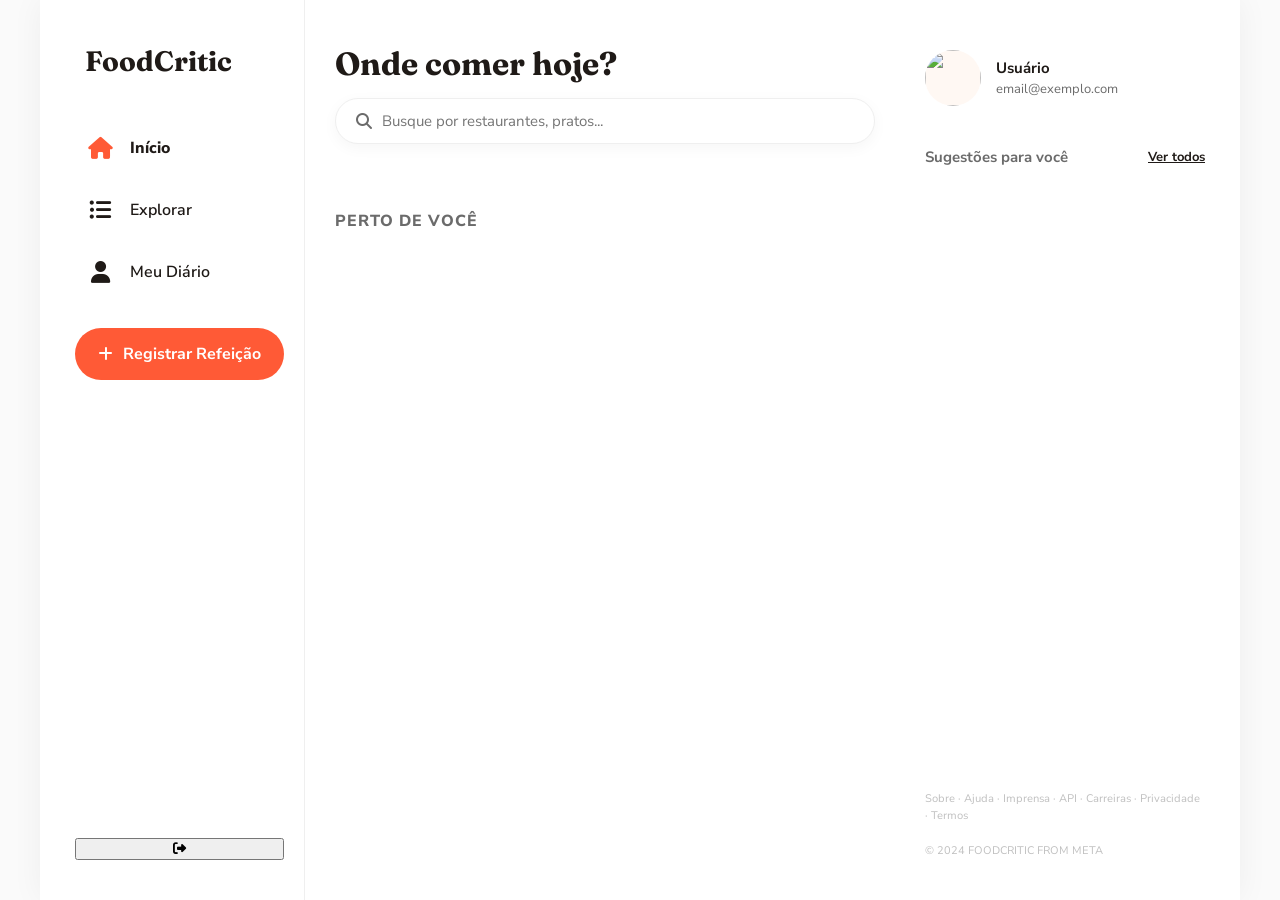
==== commit 2d4f2e6f: "front end complete" ====
--- a/frontend/index.html
+++ b/frontend/index.html
@@ -12,113 +12,142 @@
 
     <div id="toast-container" class="toast-container"></div>
 
-    <!-- TOP NAVBAR (Desktop) -->
-    <header class="top-nav">
-        <div class="nav-container">
-            <h1 class="logo">FoodCritic</h1>
-            <div class="nav-links">
-                <button class="nav-btn active" onclick="switchView('home', this)">Início</button>
-                <button class="nav-btn" onclick="switchView('restaurants', this)">Explorar</button>
-                <button class="nav-btn" onclick="switchView('profile', this)">Meu Diário</button>
-            </div>
-            <div class="nav-actions">
-                <i class="fas fa-search text-light" style="margin-right: 15px; cursor: pointer;"></i>
-                <button class="btn-logout" onclick="fazerLogout()"><i class="fas fa-sign-out-alt"></i></button>
-            </div>
-        </div>
-    </header>
-
-    <!-- CONTEÚDO PRINCIPAL -->
-    <main class="main-content">
+    <div id="app">
         
-        <!-- VIEW 1: HOME (FEED) -->
-        <section id="view-home" class="view active">
-            <div class="feed-header text-center">
-                <h2 id="greeting-text">Onde comer hoje?</h2>
-                <div class="search-container">
-                    <i class="fas fa-search"></i>
-                    <input type="text" id="search-rest" placeholder="Busque por restaurantes, pratos ou culinárias...">
-                </div>
-            </div>
-
-            <!-- TOP RESTAURANTES (STORIES) -->
-            <div class="stories-container" id="recommendations-container">
-                <!-- Preenchido via JS -->
-            </div>
-
-            <div class="feed-title-container">
-                <h3 class="section-title">Perto de você</h3>
-            </div>
-
-            <!-- FEED SINGLE COLUMN (Estilo Instagram) -->
-            <div id="home-feed-container" class="feed-single-column">
-                <!-- Preenchido via JS -->
-            </div>
-        </section>
-
-        <!-- VIEW 2: RESTAURANTES -->
-        <section id="view-restaurants" class="view">
-            <div class="view-header">
-                <h2 class="section-title">Guia de Restaurantes</h2>
-                <p class="text-light">Restaurantes reais. Pratos provados. Pessoas como você.</p>
-            </div>
+        <!-- ================= SIDEBAR ESQUERDA (DESKTOP) ================= -->
+        <aside class="sidebar-left">
+            <h1 class="logo-sidebar">FoodCritic</h1>
             
-            <div class="filter-chips" id="category-filters">
-                <button class="chip active" onclick="setFiltroCategoria('Todas', this)">Todas</button>
-                <button class="chip" onclick="setFiltroCategoria('Hamburguer', this)">Hambúrguer</button>
-                <button class="chip" onclick="setFiltroCategoria('Japonesa', this)">Japonesa</button>
-                <button class="chip" onclick="setFiltroCategoria('Italiana', this)">Italiana</button>
-                <button class="chip" onclick="setFiltroCategoria('Brasileira', this)">Brasileira</button>
-                <button class="chip" onclick="setFiltroCategoria('Vegetariano', this)">🌱 Vegetariano</button>
-                <button class="chip" onclick="setFiltroCategoria('Vegano', this)">🌿 Vegano</button>
-            </div>
-
-            <div id="restaurants-list-container" class="restaurants-grid">
-                <!-- Preenchido via JS -->
-            </div>
-        </section>
-
-        <!-- VIEW 3: PERFIL (DIÁRIO) -->
-        <section id="view-profile" class="view">
-            <div class="profile-header">
-                <div class="avatar"><i class="fas fa-user"></i></div>
-                <h2>Meu Diário</h2>
-                <p id="profile-email" class="text-light"></p>
-                <div class="profile-stats">
-                    <div><strong id="stat-reviews">0</strong><span>Avaliações</span></div>
-                    <div><strong id="stat-restaurants">0</strong><span>Restaurantes</span></div>
-                </div>
-            </div>
-            
-            <div class="grid-container" id="diary-grid">
-                <!-- Preenchido via JS -->
-            </div>
-        </section>
-    </main>
-
-    <button class="fab-desktop" onclick="openNewReviewModal()"><i class="fas fa-plus"></i> Registrar refeição</button>
+            <nav class="nav-menu">
+                <button class="nav-btn active" onclick="switchView('home', this)">
+                    <i class="fas fa-home"></i> <span>Início</span>
+                </button>
+                <button class="nav-btn" onclick="switchView('restaurants', this)">
+                    <i class="fas fa-list-ul"></i> <span>Explorar</span>
+                </button>
+                <button class="nav-btn" onclick="switchView('profile', this)">
+                    <i class="fas fa-user"></i> <span>Meu Diário</span>
+                </button>
+                <button class="btn-primary btn-new-review" onclick="openNewReviewModal()">
+                    <i class="fas fa-plus"></i> <span>Registrar Refeição</span>
+                </button>
+            </nav>
+
+            <button class="btn-logout-mobile" onclick="fazerLogout()"><i class="fas fa-sign-out-alt"></i></button>
+        </aside>
+
+        <!-- ================= CONTEÚDO CENTRAL ================= -->
+        <main class="main-content">
+            <!-- VIEW 1: HOME -->
+            <section id="view-home" class="view active">
+                <div class="mobile-header">
+                    <h1 class="logo">FoodCritic</h1>
+                    <button class="btn-logout" onclick="fazerLogout()"><i class="fas fa-sign-out-alt"></i></button>
+                </div>
+
+                <div class="feed-header">
+                    <h2 id="greeting-text">Onde comer hoje?</h2>
+                    <div class="search-container">
+                        <i class="fas fa-search"></i>
+                        <input type="text" id="search-rest" placeholder="Busque por restaurantes, pratos...">
+                    </div>
+                </div>
+
+                <div class="stories-container" id="recommendations-container"></div>
+
+                <div class="feed-title-container">
+                    <h3 class="section-title">Perto de você</h3>
+                </div>
+
+                <div id="home-feed-container" class="feed-single-column"></div>
+            </section>
+
+            <!-- VIEW 2: RESTAURANTES -->
+            <section id="view-restaurants" class="view">
+                <div class="mobile-header">
+                    <h1 class="logo">FoodCritic</h1>
+                </div>
+                
+                <div class="view-header">
+                    <h2 class="section-title">Guia de Restaurantes</h2>
+                </div>
+                
+                <div class="filter-chips" id="category-filters">
+                    <button class="chip active" onclick="setFiltroCategoria('Todas', this)">Todas</button>
+                    <button class="chip" onclick="setFiltroCategoria('Hamburguer', this)">Hambúrguer</button>
+                    <button class="chip" onclick="setFiltroCategoria('Japonesa', this)">Japonesa</button>
+                    <button class="chip" onclick="setFiltroCategoria('Italiana', this)">Italiana</button>
+                    <button class="chip" onclick="setFiltroCategoria('Brasileira', this)">Brasileira</button>
+                    <button class="chip" onclick="setFiltroCategoria('Vegetariano', this)">🌱 Vegetariano</button>
+                    <button class="chip" onclick="setFiltroCategoria('Vegano', this)">🌿 Vegano</button>
+                </div>
+
+                <div id="restaurants-list-container" class="restaurants-grid"></div>
+            </section>
+
+            <!-- VIEW 3: PERFIL -->
+            <section id="view-profile" class="view">
+                <div class="mobile-header">
+                    <h1 class="logo">FoodCritic</h1>
+                </div>
+
+                <div class="profile-header">
+                    <div class="avatar"><i class="fas fa-user"></i></div>
+                    <h2>Meu Diário</h2>
+                    <p id="profile-email" class="text-light"></p>
+                    <p id="profile-message" style="font-weight: bold; color: var(--primary); margin-top: 10px;"></p>
+                    <div class="profile-stats">
+                        <div><strong id="stat-reviews">0</strong><span>Avaliações</span></div>
+                        <div><strong id="stat-restaurants">0</strong><span>Restaurantes</span></div>
+                    </div>
+                </div>
+                
+                <div class="grid-container" id="diary-grid"></div>
+            </section>
+        </main>
+
+        <!-- ================= SIDEBAR DIREITA (DESKTOP) ================= -->
+        <aside class="sidebar-right">
+            <!-- Perfil Resumido -->
+            <div class="user-profile-card">
+                <img src="https://ui-avatars.com/api/?name=User&background=random" id="sidebar-avatar" class="avatar-small" style="width: 56px; height: 56px;">
+                <div class="user-info">
+                    <strong id="sidebar-user-name">Usuário</strong>
+                    <span id="sidebar-user-email" class="text-light">email@exemplo.com</span>
+                </div>
+            </div>
+
+            <!-- Sugestões -->
+            <div class="suggestions-card">
+                <div class="suggestions-header">
+                    <h4>Sugestões para você</h4>
+                    <a href="#" style="color: var(--text); font-size: 13px; font-weight: bold;">Ver todos</a>
+                </div>
+                <div id="sidebar-suggestions" class="suggestions-list">
+                    <!-- Preenchido via JS -->
+                </div>
+            </div>
+
+            <p class="sidebar-footer">Sobre · Ajuda · Imprensa · API · Carreiras · Privacidade · Termos<br><br>© 2024 FOODCRITIC FROM META</p>
+        </aside>
+
+    </div>
 
     <!-- BOTTOM NAV (Mobile) -->
     <nav class="bottom-nav">
         <button class="nav-btn active" onclick="switchView('home', this)"><i class="fas fa-home"></i><span>Início</span></button>
         <button class="nav-btn" onclick="switchView('restaurants', this)"><i class="fas fa-list-ul"></i><span>Explorar</span></button>
+        <button class="fab-mobile" onclick="openNewReviewModal()"><i class="fas fa-plus"></i></button>
         <button class="nav-btn" onclick="switchView('profile', this)"><i class="fas fa-user"></i><span>Diário</span></button>
-        <button class="fab-mobile" onclick="openNewReviewModal()"><i class="fas fa-plus"></i></button>
+        <button class="nav-btn" onclick="fazerLogout()"><i class="fas fa-sign-out-alt"></i><span>Sair</span></button>
     </nav>
 
-    <!-- MODAL: RESTAURANTE (NOVO DESIGN) -->
+    <!-- MODAL: RESTAURANTE -->
     <div class="modal-overlay" id="restaurant-details-modal">
         <div class="modal modal-large">
-            <!-- Botão de fechar flutuante -->
             <button class="close-btn-absolute" onclick="closeModal('restaurant-details-modal')"><i class="fas fa-times"></i></button>
-            
-            <!-- Capa do Restaurante -->
-            <div class="modal-cover" id="rest-modal-cover">
-                <img src="" id="rest-modal-img" alt="Capa">
-            </div>
-
+            <div class="modal-cover"><img src="" id="rest-modal-img" alt="Capa"></div>
             <div class="modal-body" style="padding-top: 0;">
-                <!-- Header com Nome e Stats -->
                 <div class="rest-modal-header">
                     <h2 id="rest-modal-name">Restaurante</h2>
                     <div class="rest-modal-stats">
@@ -127,17 +156,10 @@
                         <span id="rest-modal-reviews">Provado por 0 pessoas</span>
                     </div>
                 </div>
-
-                <h3 class="section-title" style="margin-top: 20px;">Pratos provados</h3>
-                
-                <!-- Lista de Pratos -->
-                <div id="rest-modal-dishes" class="dishes-list">
-                    <!-- Preenchido via JS -->
-                </div>
-
-                <!-- CTA Fixo -->
+                <h3 class="section-title" style="margin-top: 20px; padding: 0 20px;">Pratos provados</h3>
+                <div id="rest-modal-dishes" class="dishes-list"></div>
                 <div class="modal-cta">
-                    <button class="btn-primary btn-block" onclick="openNewReviewForRestaurant()">+ Registrar refeição aqui</button>
+                    <button class="btn-primary" style="width: 100%; display: block;" onclick="openNewReviewForRestaurant()">+ Registrar refeição aqui</button>
                 </div>
             </div>
         </div>
@@ -152,76 +174,71 @@
             </div>
             
             <div class="modal-body">
-                <!-- Passo 1: Foto -->
-                <div class="form-step active" id="step-1">
-                    <label for="photo-upload" class="upload-area" id="photo-preview-area">
-                        <i class="fas fa-camera"></i>
-                        <span>Adicionar foto</span>
+                <label for="photo-upload" class="upload-area" id="photo-preview-area" style="aspect-ratio: 16/9; margin-bottom: 20px;">
+                    <i class="fas fa-camera"></i>
+                    <span>Adicionar foto do prato</span>
+                </label>
+                <input type="file" id="photo-upload" accept="image/*" capture="environment" onchange="previewImage(event)">
+
+                <div class="form-group">
+                    <label>O que é isso? (Prato)</label>
+                    <input type="text" id="review-dish" placeholder="Ex: Hambúrguer Clássico">
+                </div>
+
+                <div style="display: flex; gap: 15px;">
+                    <div class="form-group" style="flex: 1;">
+                        <label>Quanto custou? (R$)</label>
+                        <input type="text" id="review-price" placeholder="0,00" oninput="applyCurrencyMask(this)">
+                    </div>
+                    <div class="form-group" style="flex: 1;">
+                        <label>Quando foi?</label>
+                        <input type="date" id="review-date">
+                    </div>
+                </div>
+
+                <div class="form-group">
+                    <label>Onde você comeu?</label>
+                    <select id="review-location" onchange="toggleNovoRestaurante(this)">
+                        <option value="" disabled selected>Selecione o restaurante...</option>
+                    </select>
+                </div>
+                <div class="form-group" id="new-rest-container" style="display: none;">
+                    <label>Nome do novo restaurante</label>
+                    <input type="text" id="new-rest-name" placeholder="Ex: Burger King">
+                </div>
+
+                <div class="form-group">
+                    <label>Categoria do local</label>
+                    <select id="review-category">
+                        <option value="" disabled selected>Selecione...</option>
+                        <option value="Hamburguer">Hambúrguer</option>
+                        <option value="Japonesa">Japonesa</option>
+                        <option value="Italiana">Italiana</option>
+                        <option value="Brasileira">Brasileira</option>
+                        <option value="Outra">Outra</option>
+                    </select>
+                </div>
+
+                <div style="display: flex; gap: 15px; margin-bottom: 15px; background: var(--bg); padding: 15px; border-radius: 10px;">
+                    <label style="font-size: 0.9rem; display: flex; align-items: center; gap: 5px; cursor: pointer;">
+                        <input type="checkbox" id="dish-vegetarian" style="width: auto; margin:0;"> 🌱 Vegetariano
                     </label>
-                    <input type="file" id="photo-upload" accept="image/*" capture="environment" onchange="previewImage(event)">
-                    <button class="btn-primary btn-block mt-2" onclick="nextStep(2)" id="btn-next-1" disabled>Próximo</button>
-                </div>
-
-                <!-- Passo 2: Dados -->
-                <div class="form-step" id="step-2">
-                    <div class="form-group">
-                        <label>Qual foi o prato?</label>
-                        <input type="text" id="review-dish" placeholder="Ex: Hambúrguer Clássico">
-                    </div>
-                    <div style="display: flex; gap: 15px; margin-bottom: 15px;">
-                        <label style="font-size: 0.9rem; display: flex; align-items: center; gap: 5px; cursor: pointer;">
-                            <input type="checkbox" id="dish-vegetarian" style="width: auto; padding: 0;"> 🌱 Vegetariano
-                        </label>
-                        <label style="font-size: 0.9rem; display: flex; align-items: center; gap: 5px; cursor: pointer;">
-                            <input type="checkbox" id="dish-vegan" style="width: auto; padding: 0;"> 🌿 Vegano
-                        </label>
-                    </div>
-                    <div class="form-group">
-                        <label>Onde?</label>
-                        <select id="review-location" onchange="toggleNovoRestaurante(this)">
-                            <option value="" disabled selected>Selecione o restaurante...</option>
-                        </select>
-                    </div>
-                    <div class="form-group" id="new-rest-container" style="display: none;">
-                        <label>Nome do novo restaurante</label>
-                        <input type="text" id="new-rest-name" placeholder="Ex: Burger King">
-                    </div>
-                    <div class="form-group">
-                        <label>Categoria</label>
-                        <select id="review-category">
-                            <option value="" disabled selected>Selecione...</option>
-                            <option value="Hamburguer">Hambúrguer</option>
-                            <option value="Japonesa">Japonesa</option>
-                            <option value="Italiana">Italiana</option>
-                            <option value="Brasileira">Brasileira</option>
-                            <option value="Outra">Outra</option>
-                        </select>
-                    </div>
-                    <div class="form-group">
-                        <label>Quanto pagou? (R$)</label>
-                        <input type="text" id="review-price" placeholder="0,00" oninput="applyCurrencyMask(this)">
-                    </div>
-                    <div class="flex-btns">
-                        <button class="btn-secondary" onclick="nextStep(1)">Voltar</button>
-                        <button class="btn-primary" onclick="nextStep(3)">Próximo</button>
-                    </div>
-                </div>
-
-                <!-- Passo 3: Resenha -->
-                <div class="form-step" id="step-3">
-                    <div class="form-group text-center">
-                        <label>Nota</label>
-                        <input type="number" id="review-rating" min="1" max="5" value="5" class="rating-input">
-                    </div>
-                    <div class="form-group">
-                        <label>Sua opinião (até 280 caracteres)</label>
-                        <textarea id="review-text" rows="4" maxlength="280" placeholder="O que achou?"></textarea>
-                    </div>
-                    <div class="flex-btns">
-                        <button class="btn-secondary" onclick="nextStep(2)">Voltar</button>
-                        <button class="btn-primary" onclick="saveReview()">Salvar no Diário</button>
-                    </div>
-                </div>
+                    <label style="font-size: 0.9rem; display: flex; align-items: center; gap: 5px; cursor: pointer;">
+                        <input type="checkbox" id="dish-vegan" style="width: auto; margin:0;"> 🌿 Vegano
+                    </label>
+                </div>
+
+                <div class="form-group">
+                    <label>Avaliação e Comentário</label>
+                    <div style="display: flex; gap: 10px; align-items: center; margin-bottom: 10px;">
+                        <span style="font-size: 14px; font-weight: 700;">Nota:</span>
+                        <input type="number" id="review-rating" min="1" max="5" value="5" style="width: 80px; text-align: center; font-size: 20px; font-weight: bold; padding: 5px;">
+                        <span style="color: #ffb300; font-size: 20px;">⭐</span>
+                    </div>
+                    <textarea id="review-text" rows="3" maxlength="280" placeholder="O que achou? (Opcional)"></textarea>
+                </div>
+
+                <button class="btn-primary btn-block" style="margin-top: 10px; padding: 16px; font-size: 18px;" onclick="saveReview()">Salvar no Diário</button>
             </div>
         </div>
     </div>
--- a/frontend/css/style.css
+++ b/frontend/css/style.css
@@ -4,7 +4,7 @@
     --surface: #ffffff;
     --text: #1f1a17;
     --text-light: #6b6b6b;
-    --border: #f0f0f0;
+    --border: #efefef;
     --radius: 20px;
     --shadow: 0 4px 15px rgba(0,0,0,0.04);
 }
@@ -12,69 +12,70 @@
 * { margin: 0; padding: 0; box-sizing: border-box; font-family: 'Nunito Sans', sans-serif; }
 body { background-color: var(--bg); color: var(--text); line-height: 1.5; }
 
-/* Tipografia */
 .logo, h2, .card-title { font-family: 'Fraunces', serif; font-weight: 700; }
-h2 { font-size: 32px; margin-bottom: 5px; }
-.section-title { font-size: 18px; font-weight: 800; margin: 20px 0 15px; }
+h2 { font-size: 24px; margin-bottom: 5px; }
+.section-title { font-size: 16px; font-weight: 800; margin: 20px 0 15px; color: var(--text-light); text-transform: uppercase; letter-spacing: 1px;}
 .text-light { color: var(--text-light); font-size: 14px; }
 
-/* --- LAYOUT E NAVEGAÇÃO --- */
+/* --- MOBILE LAYOUT --- */
 .app-body { padding-bottom: 80px; }
-.top-nav { display: none; }
-.main-content { max-width: 600px; margin: 0 auto; padding: 20px; }
+#app { display: block; }
+.sidebar-left, .sidebar-right { display: none; } /* Escondidos no mobile */
+.mobile-header { display: flex; justify-content: space-between; align-items: center; padding: 20px; border-bottom: 1px solid var(--border); background: var(--surface); position: sticky; top: 0; z-index: 10;}
+.main-content { padding: 20px; max-width: 600px; margin: 0 auto; }
 
 .view { display: none; animation: fadeIn 0.3s ease; }
 .view.active { display: block; }
 @keyframes fadeIn { from { opacity: 0; transform: translateY(10px); } to { opacity: 1; transform: translateY(0); } }
 
-/* --- HOME & STORIES --- */
+/* Header & Busca */
 .feed-header { margin-bottom: 25px; }
-.search-container { display: flex; align-items: center; background: var(--surface); border: 1px solid var(--border); border-radius: 30px; padding: 12px 20px; box-shadow: var(--shadow); max-width: 500px; margin: 15px auto 0; }
+.search-container { display: flex; align-items: center; background: var(--surface); border: 1px solid var(--border); border-radius: 30px; padding: 12px 20px; box-shadow: var(--shadow); width: 100%; margin-top: 10px;}
 .search-container i { color: var(--text-light); margin-right: 10px; }
-.search-container input { border: none; outline: none; width: 100%; font-size: 16px; background: transparent; }
-
-.stories-container { display: flex; gap: 15px; overflow-x: auto; padding-bottom: 20px; scrollbar-width: none; }
+.search-container input { border: none; outline: none; width: 100%; font-size: 15px; background: transparent; }
+
+/* Stories */
+.stories-container { display: flex; gap: 15px; overflow-x: auto; padding-bottom: 20px; scrollbar-width: none; margin-top: 15px;}
 .stories-container::-webkit-scrollbar { display: none; }
 .story { display: flex; flex-direction: column; align-items: center; gap: 6px; cursor: pointer; }
 .story-ring { width: 70px; height: 70px; border-radius: 50%; padding: 3px; background: linear-gradient(45deg, #f09433 0%, #e6683c 25%, #dc2743 50%, #cc2366 75%, #bc1888 100%); }
-.story-img { width: 100%; height: 100%; border-radius: 50%; object-fit: cover; border: 2px solid var(--bg); }
+.story-img { width: 100%; height: 100%; border-radius: 50%; object-fit: cover; border: 2px solid var(--surface); }
 .story span { font-size: 12px; color: var(--text); text-align: center; width: 75px; white-space: nowrap; overflow: hidden; text-overflow: ellipsis; }
 
-/* --- FEED CARDS (INSTAGRAM STYLE) --- */
+/* Feed Cards */
 .feed-single-column { display: flex; flex-direction: column; gap: 30px; }
-.feed-card { background: var(--surface); border-radius: var(--radius); overflow: hidden; box-shadow: var(--shadow); }
+.feed-card { background: var(--surface); border-radius: var(--radius); overflow: hidden; box-shadow: var(--shadow); border: 1px solid var(--border); }
 .feed-image-wrapper { position: relative; width: 100%; aspect-ratio: 4/3; cursor: pointer; }
 .feed-image-wrapper img { width: 100%; height: 100%; object-fit: cover; }
 .feed-overlay { position: absolute; bottom: 0; left: 0; width: 100%; padding: 30px 20px 15px; background: linear-gradient(to top, rgba(0,0,0,0.8) 0%, transparent 100%); color: white; }
-.feed-overlay h3 { font-size: 20px; font-family: 'Nunito Sans', sans-serif; font-weight: 800; margin-bottom: 2px; }
+.feed-overlay h3 { font-size: 20px; font-weight: 800; margin-bottom: 2px; }
 .feed-meta { font-size: 13px; opacity: 0.9; display: flex; align-items: center; gap: 8px; }
 .feed-meta .star { color: #ffb300; }
-
 .feed-author { display: flex; align-items: flex-start; gap: 12px; padding: 15px; }
 .avatar-small { width: 36px; height: 36px; border-radius: 50%; background: var(--bg); object-fit: cover; }
 .author-info { flex: 1; }
 .author-info span { font-size: 13px; color: var(--text-light); display: block; margin-bottom: 4px; }
 .author-info span strong { color: var(--text); }
 .author-info p { font-size: 15px; font-style: italic; color: var(--text); margin: 0; }
-.more-btn { background: none; border: none; color: var(--text-light); cursor: pointer; font-size: 18px; }
-
-/* --- RESTAURANTES (GRID) --- */
+
+/* Restaurantes */
 .restaurants-grid { display: grid; grid-template-columns: 1fr; gap: 20px; }
 .filter-chips { display: flex; gap: 8px; overflow-x: auto; padding-bottom: 10px; margin-bottom: 20px; scrollbar-width: none; }
+.filter-chips::-webkit-scrollbar { display: none; }
 .chip { background: var(--surface); border: 1px solid var(--border); padding: 8px 16px; border-radius: 20px; font-size: 14px; color: var(--text-light); cursor: pointer; white-space: nowrap; }
 .chip.active { background: var(--text); color: var(--surface); border-color: var(--text); }
 
-.rest-card { background: var(--surface); border-radius: var(--radius); overflow: hidden; box-shadow: var(--shadow); cursor: pointer; display: flex; flex-direction: column; }
+.rest-card { background: var(--surface); border-radius: var(--radius); overflow: hidden; box-shadow: var(--shadow); cursor: pointer; display: flex; flex-direction: column; border: 1px solid var(--border);}
 .rest-cover { width: 100%; height: 180px; object-fit: cover; }
 .rest-content { padding: 15px; flex: 1; display: flex; flex-direction: column; }
 .rest-header { display: flex; justify-content: space-between; align-items: flex-start; margin-bottom: 5px; }
-.rest-header h3 { font-size: 20px; font-weight: 800; font-family: 'Fraunces', serif; }
-.rest-category { font-size: 12px; color: var(--text-light); margin-top: 5px; }
+.rest-header h3 { font-size: 20px; font-weight: 800; }
 .rest-stats { font-size: 14px; color: var(--text-light); margin-bottom: 10px; display: flex; gap: 5px; align-items: center; }
 .rest-stats .star { color: #ffb300; }
+.rest-category { font-size: 13px; color: var(--text-light); margin-bottom: 5px; font-weight: bold;}
 .rest-dishes-text { font-size: 14px; color: var(--text-light); line-height: 1.4; margin-top: auto; }
 
-/* --- PERFIL E DIÁRIO --- */
+/* Perfil */
 .profile-header { text-align: center; margin-bottom: 30px; }
 .avatar { width: 90px; height: 90px; border-radius: 50%; background: var(--border); color: var(--text-light); margin: 0 auto 15px; display: flex; align-items: center; justify-content: center; font-size: 2.5rem; }
 .profile-stats { display: flex; justify-content: center; gap: 40px; margin-top: 15px; }
@@ -86,13 +87,11 @@
 .grid-item { aspect-ratio: 1/1; background: var(--border); overflow: hidden; cursor: pointer; border-radius: 4px; }
 .grid-item img { width: 100%; height: 100%; object-fit: cover; transition: transform 0.3s; }
 .grid-item:hover img { transform: scale(1.05); }
-
-/* EMPTY DIARY */
 .diary-empty { grid-column: 1/-1; text-align: center; padding: 20px 0; }
 .diary-empty-squares { display: grid; grid-template-columns: repeat(3, 1fr); gap: 4px; margin-bottom: 15px; }
 .dashed-square { aspect-ratio: 1/1; border: 2px dashed var(--border); border-radius: 8px; display: flex; align-items: center; justify-content: center; color: var(--text-light); font-size: 24px; }
 
-/* --- MODAIS --- */
+/* Modais */
 .modal-overlay { position: fixed; top: 0; left: 0; width: 100%; height: 100%; background: rgba(0,0,0,0.6); z-index: 1000; display: none; align-items: flex-end; justify-content: center; opacity: 0; transition: opacity 0.3s; }
 .modal-overlay.active { display: flex; opacity: 1; }
 .modal { background: var(--surface); width: 100%; max-width: 600px; height: 90vh; border-radius: 24px 24px 0 0; display: flex; flex-direction: column; transform: translateY(100%); transition: transform 0.3s cubic-bezier(0.4, 0, 0.2, 1); position: relative; overflow: hidden; }
@@ -101,122 +100,527 @@
 .close-btn { background: none; border: none; font-size: 28px; cursor: pointer; color: var(--text-light); line-height: 1; }
 .modal-body { padding: 20px; flex: 1; overflow-y: auto; }
 
-/* Modal do Restaurante (Novo) */
 .modal-large { height: 95vh; }
 .close-btn-absolute { position: absolute; top: 15px; right: 15px; background: white; border: none; width: 36px; height: 36px; border-radius: 50%; font-size: 18px; cursor: pointer; z-index: 10; display: flex; align-items: center; justify-content: center; box-shadow: 0 2px 10px rgba(0,0,0,0.2); }
 .modal-cover { width: 100%; height: 220px; position: relative; background: var(--border); }
 .modal-cover img { width: 100%; height: 100%; object-fit: cover; }
 .modal-cover::after { content: ''; position: absolute; bottom: 0; left: 0; width: 100%; height: 60px; background: linear-gradient(to top, rgba(255,255,255,0.8), transparent); }
-
 .rest-modal-header { padding: 20px 20px 10px; position: relative; z-index: 5; background: var(--surface); }
 .rest-modal-header h2 { font-size: 28px; color: var(--text); margin-bottom: 5px; }
 .rest-modal-stats { font-size: 14px; color: var(--text-light); display: flex; gap: 5px; align-items: center; }
-
 .dishes-list { display: flex; flex-direction: column; padding: 0 20px; }
-
-/* CORREÇÃO DA LISTA DE PRATOS AQUI */
-.dish-row { 
-    display: flex; 
-    flex-direction: row; /* Força ficar um ao lado do outro */
-    align-items: flex-start;
-    gap: 15px; 
-    padding: 15px 0; 
-    border-bottom: 1px solid var(--border); 
-    width: 100%;
-}
-
-.dish-row-img { 
-    width: 80px !important; /* Impede a imagem de crescer */
-    height: 80px !important; 
-    border-radius: 8px; 
-    object-fit: cover; 
-    flex-shrink: 0; /* Garante que a imagem não seja esmagada */
-}
-
-.dish-row-info { 
-    flex: 1; /* Faz o texto ocupar o resto do espaço */
-    min-width: 0; 
-    display: flex; 
-    flex-direction: column; 
-}
-
-.dish-row-top { 
-    display: flex; 
-    justify-content: space-between; 
-    align-items: flex-start; 
-    margin-bottom: 5px; 
-    width: 100%;
-}
-
-.dish-row-top h4 { 
-    font-size: 16px; 
-    font-weight: 800; 
-    color: var(--text); 
-    margin: 0;
-    line-height: 1.2;
-}
-
-.dish-row-price { 
-    font-weight: 700; 
-    font-size: 14px; 
-    color: var(--text-light); 
-    white-space: nowrap;
-}
-
+.dish-row { display: flex; flex-direction: row; align-items: flex-start; gap: 15px; padding: 15px 0; border-bottom: 1px solid var(--border); width: 100%; }
+.dish-row-img { width: 80px !important; height: 80px !important; border-radius: 8px; object-fit: cover; flex-shrink: 0; }
+.dish-row-info { flex: 1; min-width: 0; display: flex; flex-direction: column; }
+.dish-row-top { display: flex; justify-content: space-between; align-items: flex-start; margin-bottom: 5px; width: 100%; }
+.dish-row-top h4 { font-size: 16px; font-weight: 800; color: var(--text); margin: 0; line-height: 1.2; }
+.dish-row-price { font-weight: 700; font-size: 14px; color: var(--text-light); white-space: nowrap; }
 .dish-row-rating { color: #ffb300; font-size: 13px; margin-bottom: 5px; }
 .dish-row-review { font-size: 14px; font-style: italic; color: var(--text-light); margin-bottom: 8px; line-height: 1.4; }
 .dish-row-author { display: flex; align-items: center; gap: 8px; font-size: 12px; color: var(--text-light); }
 .dish-row-author img { width: 20px; height: 20px; border-radius: 50%; }
-
 .modal-cta { position: sticky; bottom: 0; background: var(--surface); padding: 15px 20px; border-top: 1px solid var(--border); margin-top: 10px; border-radius: 0 0 24px 24px; }
-/* --- BOTTOM NAV & FAB --- */
+
+/* Form */
+.form-group { display: flex; flex-direction: column; gap: 5px; margin-bottom: 15px; width: 100%; }
+.form-group label { font-size: 13px; font-weight: 700; color: var(--text-light); }
+.form-group input, .form-group select, .form-group textarea { padding: 12px 15px; border: 1px solid var(--border); border-radius: 10px; font-size: 16px; outline: none; background: var(--surface); width: 100%; font-family: inherit; }
+.form-group input:focus, .form-group select:focus, .form-group textarea:focus { border-color: var(--text); }
+.btn-primary { padding: 14px 20px; border-radius: 10px; font-size: 16px; font-weight: 700; border: none; cursor: pointer; transition: 0.2s; text-align: center; background: var(--primary); color: white; }
+.btn-primary:hover { background: #e64a19; }
+.btn-block { width: 100%; display: block; }
+.upload-area { width: 100%; border: 2px dashed var(--border); border-radius: 16px; display: flex; flex-direction: column; align-items: center; justify-content: center; cursor: pointer; background: var(--bg); position: relative; overflow: hidden; }
+.upload-area i { font-size: 2.5rem; color: var(--text-light); margin-bottom: 10px; }
+.upload-area img { width: 100%; height: 100%; object-fit: cover; position: absolute; }
+input[type="file"] { display: none; }
+
+/* Bottom Nav Mobile */
 .bottom-nav { position: fixed; bottom: 0; left: 0; width: 100%; height: 70px; background: var(--surface); border-top: 1px solid var(--border); display: flex; justify-content: space-around; align-items: center; z-index: 100; }
-.nav-btn { background: none; border: none; color: var(--text-light); font-size: 20px; display: flex; flex-direction: column; align-items: center; gap: 4px; cursor: pointer; }
-.nav-btn span { font-size: 11px; font-weight: 600; }
-.nav-btn.active { color: var(--text); }
+.bottom-nav .nav-btn { background: none; border: none; color: var(--text-light); font-size: 20px; display: flex; flex-direction: column; align-items: center; gap: 4px; cursor: pointer; }
+.bottom-nav .nav-btn span { font-size: 11px; font-weight: 600; }
+.bottom-nav .nav-btn.active { color: var(--text); }
 .fab-mobile { position: absolute; top: -25px; width: 56px; height: 56px; background: var(--primary); color: white; border-radius: 50%; border: none; font-size: 24px; display: flex; align-items: center; justify-content: center; box-shadow: 0 4px 15px rgba(255, 90, 54, 0.4); cursor: pointer; }
-.fab-desktop { display: none; }
-
-/* --- TOASTS --- */
+
+/* Toasts */
 .toast-container { position: fixed; top: 20px; right: 20px; z-index: 9999; display: flex; flex-direction: column; gap: 10px; }
 .toast { background: var(--text); color: white; padding: 15px 20px; border-radius: 10px; display: flex; align-items: center; gap: 12px; font-weight: 600; animation: slideInToast 0.3s ease-out forwards; }
 @keyframes slideInToast { from { transform: translateX(100%); opacity: 0; } to { transform: translateX(0); opacity: 1; } }
 
-/* --- DESKTOP (Telas > 900px) --- */
+/* =========================================
+   CORREÇÕES GERAIS E ZOOM (Estilo Instagram Web)
+   ========================================= */
+body { 
+    background-color: #fafafa; /* Fundo cinza claro para o site */
+}
+
+#app {
+    background-color: var(--surface); /* O app em si é branco */
+}
+
+/* Botão de Sair do Mobile */
+.mobile-header .btn-logout-mobile {
+    background: none;
+    border: none;
+    color: var(--text-light);
+    font-size: 20px;
+    cursor: pointer;
+    padding: 5px;
+}
+.mobile-header .btn-logout-mobile:hover { color: var(--primary); }
+
+/* Menu Inferior Mobile (Ajustado para 5 itens) */
+.bottom-nav { 
+    position: fixed; bottom: 0; left: 0; width: 100%; height: 70px; 
+    background: var(--surface); border-top: 1px solid var(--border); 
+    display: flex; justify-content: space-around; align-items: center; z-index: 100; 
+}
+.bottom-nav .nav-btn { 
+    flex: 1; background: none; border: none; color: var(--text-light); 
+    font-size: 20px; display: flex; flex-direction: column; align-items: center; gap: 4px; cursor: pointer; 
+}
+.bottom-nav .nav-btn span { font-size: 11px; font-weight: 600; }
+.bottom-nav .nav-btn.active { color: var(--text); }
+
+.fab-mobile { 
+    position: absolute; top: -25px; left: 50%; transform: translateX(-50%);
+    width: 56px; height: 56px; background: var(--primary); color: white; 
+    border-radius: 50%; border: none; font-size: 24px; display: flex; align-items: center; justify-content: center; 
+    box-shadow: 0 4px 15px rgba(255, 90, 54, 0.4); cursor: pointer; 
+}
+
+/* =========================================
+   DESKTOP LAYOUT (3 Colunas - Estilo IG Web)
+   ========================================= */
+@media (min-width: 1000px) {
+    .app-body { padding-bottom: 0; }
+    .bottom-nav, .mobile-header { display: none !important; }
+    
+    /* O App centraliza na tela, mas o fundo do site preenche as beiradas no zoom out */
+    #app { 
+        display: flex; 
+        justify-content: center; 
+        max-width: 1200px; 
+        margin: 0 auto; 
+        min-height: 100vh;
+        background: var(--surface);
+        box-shadow: 0 0 30px rgba(0,0,0,0.05); /* Sombra suave para destacar do fundo */
+    }
+
+    /* --- 1. SIDEBAR ESQUERDA --- */
+    .sidebar-left {
+        display: flex;
+        flex-direction: column;
+        width: 250px;
+        position: sticky;
+        top: 0;
+        height: 100vh;
+        padding: 40px 20px;
+        border-right: 1px solid var(--border);
+        background: var(--surface);
+    }
+
+    .logo-sidebar {
+        font-family: 'Fraunces', serif;
+        font-size: 28px;
+        margin-bottom: 40px;
+        padding-left: 10px;
+    }
+
+    .nav-menu {
+        display: flex;
+        flex-direction: column;
+        gap: 10px;
+        flex: 1;
+    }
+
+    .sidebar-left .nav-btn {
+        display: flex;
+        align-items: center;
+        gap: 15px;
+        background: transparent;
+        border: none;
+        padding: 15px 10px;
+        font-size: 16px;
+        font-weight: 600;
+        color: var(--text);
+        cursor: pointer;
+        border-radius: 10px;
+        transition: 0.2s;
+        text-align: left;
+    }
+
+    .sidebar-left .nav-btn i { font-size: 22px; width: 30px; text-align: center; }
+    .sidebar-left .nav-btn:hover { background: var(--bg); }
+    .sidebar-left .nav-btn.active { font-weight: 800; }
+    .sidebar-left .nav-btn.active i { color: var(--primary); }
+
+    .btn-new-review {
+        margin-top: 20px;
+        display: flex;
+        align-items: center;
+        justify-content: center;
+        gap: 10px;
+        border-radius: 30px;
+        padding: 15px;
+    }
+
+    /* Botão de Sair no Desktop Elegante */
+    .btn-logout-sidebar {
+        margin-top: auto;
+        background: #fff0ed;
+        color: #d32f2f;
+        border: 1px solid #ffcdd2;
+        cursor: pointer;
+        font-size: 15px;
+        font-weight: 700;
+        padding: 12px;
+        border-radius: 10px;
+        display: flex;
+        align-items: center;
+        justify-content: center;
+        gap: 10px;
+        transition: 0.2s;
+    }
+    .btn-logout-sidebar:hover { background: #ffcdd2; }
+
+    /* --- 2. CONTEÚDO CENTRAL --- */
+    .main-content {
+        width: 600px;
+        margin: 0;
+        padding: 40px 30px;
+    }
+
+    .feed-header h2 { font-size: 32px; }
+    .feed-card { margin-bottom: 20px; }
+
+    /* --- 3. SIDEBAR DIREITA --- */
+    .sidebar-right {
+        display: flex;
+        flex-direction: column;
+        width: 320px;
+        position: sticky;
+        top: 0;
+        height: 100vh;
+        padding: 40px 20px;
+    }
+
+    .user-profile-card {
+        display: flex;
+        align-items: center;
+        gap: 15px;
+        padding: 10px 0 20px;
+        margin-bottom: 10px;
+    }
+
+    .user-profile-card .user-info { display: flex; flex-direction: column; }
+    .user-profile-card strong { font-size: 15px; }
+    .user-profile-card span { font-size: 13px; }
+
+    .suggestions-card { margin-top: 10px; }
+    .suggestions-header { display: flex; justify-content: space-between; align-items: center; margin-bottom: 20px; }
+    .suggestions-header h4 { font-size: 15px; color: var(--text-light); font-weight: 700; }
+    .suggestions-list { display: flex; flex-direction: column; gap: 15px; }
+
+    .suggestion-item { display: flex; align-items: center; gap: 12px; }
+    .suggestion-item img { width: 44px; height: 44px; border-radius: 50%; object-fit: cover; }
+    .suggestion-info { flex: 1; display: flex; flex-direction: column; }
+    .suggestion-info strong { font-size: 14px; }
+    .suggestion-info span { font-size: 12px; color: var(--text-light); }
+    .btn-follow { background: none; border: none; color: var(--primary); font-weight: 700; font-size: 13px; cursor: pointer; }
+
+    .sidebar-footer {
+        margin-top: auto;
+        font-size: 11px;
+        color: #c0c0c0;
+        line-height: 1.6;
+    }
+
+    /* Modais */
+    .modal-overlay { align-items: center; backdrop-filter: blur(5px); background: rgba(0,0,0,0.3); }
+    .modal { max-width: 550px; height: auto; max-height: 90vh; border-radius: var(--radius); transform: scale(0.95); }
+    .modal-large { max-width: 700px; max-height: 85vh; }
+    .modal-overlay.active .modal { transform: scale(1); }
+    .modal-cover { height: 250px; }
+    .modal-cta { border-radius: 0 0 var(--radius) var(--radius); }
+}
+/* =========================================
+   ESTILOS DA TELA DE LOGIN E CADASTRO
+   ========================================= */
+.login-page {
+    background-color: var(--bg);
+    display: flex;
+    justify-content: center;
+    align-items: center;
+    min-height: 100vh;
+    margin: 0;
+    padding: 0;
+}
+
+.login-container {
+    background-color: var(--bg);
+    width: 100%;
+    max-width: 400px;
+    height: 100vh;
+    display: flex;
+    flex-direction: column;
+    position: relative;
+    overflow-y: auto;
+}
+
+/* Imagem de topo */
+.login-hero {
+    width: 100%;
+    height: 35vh;
+    position: relative;
+    background: #000;
+}
+
+.login-hero img {
+    width: 100%;
+    height: 100%;
+    object-fit: cover;
+    opacity: 0.9;
+}
+
+.login-hero-overlay {
+    position: absolute;
+    bottom: 0;
+    left: 0;
+    width: 100%;
+    height: 100%;
+    background: linear-gradient(to top, var(--bg) 0%, transparent 60%);
+}
+
+/* Conteúdo */
+.login-content {
+    padding: 20px 30px 40px;
+    display: flex;
+    flex-direction: column;
+    flex: 1;
+    z-index: 10;
+}
+
+.login-logo {
+    font-family: 'Nunito Sans', sans-serif;
+    font-weight: 800;
+    font-size: 42px;
+    text-align: center;
+    margin-bottom: 10px;
+    letter-spacing: -1px;
+}
+
+.login-logo span {
+    color: var(--primary);
+}
+
+.login-title {
+    font-size: 22px;
+    font-weight: 800;
+    text-align: center;
+    color: var(--text);
+    margin-bottom: 5px;
+}
+
+.login-subtitle {
+    font-size: 15px;
+    text-align: center;
+    color: var(--text-light);
+    margin-bottom: 25px;
+}
+
+/* Botões Sociais */
+.social-login-group {
+    display: flex;
+    flex-direction: column;
+    gap: 10px;
+    margin-bottom: 20px;
+}
+
+.btn-social {
+    display: flex;
+    align-items: center;
+    justify-content: center;
+    gap: 10px;
+    width: 100%;
+    padding: 14px;
+    border-radius: 12px;
+    font-size: 16px;
+    font-weight: 700;
+    cursor: pointer;
+    transition: 0.2s;
+}
+
+.btn-google {
+    background-color: #2b2b2b;
+    color: white;
+    border: none;
+}
+
+.btn-apple {
+    background-color: transparent;
+    color: var(--text);
+    border: 1px solid var(--border);
+}
+
+.btn-google:hover { background-color: #111; }
+.btn-apple:hover { background-color: #f9f9f9; }
+
+/* Divisor "ou" */
+.login-divider {
+    display: flex;
+    align-items: center;
+    text-align: center;
+    margin: 15px 0 25px;
+    color: var(--text-light);
+    font-size: 14px;
+}
+
+.login-divider::before,
+.login-divider::after {
+    content: '';
+    flex: 1;
+    border-bottom: 1px solid var(--border);
+}
+
+.login-divider span {
+    padding: 0 15px;
+}
+
+/* Inputs com Ícone */
+.input-icon-group {
+    position: relative;
+    margin-bottom: 15px;
+    width: 100%;
+}
+
+.input-icon-group i {
+    position: absolute;
+    left: 15px;
+    top: 50%;
+    transform: translateY(-50%);
+    color: #999;
+    font-size: 18px;
+}
+
+.input-icon-group input {
+    width: 100%;
+    padding: 16px 15px 16px 45px;
+    border: 1px solid var(--border);
+    border-radius: 12px;
+    font-size: 16px;
+    outline: none;
+    background-color: var(--surface);
+    transition: 0.2s;
+}
+
+.input-icon-group input:focus {
+    border-color: var(--primary);
+}
+
+/* Correção do fundo amarelo do Autofill */
+.input-icon-group input:-webkit-autofill,
+.input-icon-group input:-webkit-autofill:hover, 
+.input-icon-group input:-webkit-autofill:focus, 
+.input-icon-group input:-webkit-autofill:active{
+    -webkit-box-shadow: 0 0 0 30px var(--surface) inset !important;
+    -webkit-text-fill-color: var(--text) !important;
+    transition: background-color 5000s ease-in-out 0s;
+}
+
+/* Botão Principal */
+.btn-auth-primary {
+    width: 100%;
+    padding: 16px;
+    background-color: var(--primary);
+    color: white;
+    border: none;
+    border-radius: 12px;
+    font-size: 16px;
+    font-weight: 700;
+    cursor: pointer;
+    margin-top: 10px;
+    transition: 0.2s;
+}
+
+.btn-auth-primary:hover {
+    background-color: #e64a19;
+}
+
+/* Rodapé */
+.login-footer {
+    margin-top: 30px;
+    text-align: center;
+    font-size: 15px;
+    color: var(--text-light);
+}
+
+.login-footer a {
+    color: var(--primary);
+    font-weight: 700;
+    cursor: pointer;
+    text-decoration: none;
+}
+
+.login-footer a:hover {
+    text-decoration: underline;
+}
+
+/* =========================================
+   DESKTOP DA TELA DE LOGIN (Tela Cheia)
+   ========================================= */
 @media (min-width: 900px) {
-    .app-body { padding-top: 80px; padding-bottom: 0; }
-    
-    .top-nav { display: block; position: fixed; top: 0; left: 0; width: 100%; height: 80px; background: var(--surface); border-bottom: 1px solid var(--border); z-index: 100; }
-    .nav-container { max-width: 1100px; margin: 0 auto; height: 100%; display: flex; justify-content: space-between; align-items: center; padding: 0 20px; }
-    .logo { font-size: 26px; font-family: 'Fraunces', serif; }
-    .nav-links { display: flex; gap: 30px; }
-    .top-nav .nav-btn { flex-direction: row; font-size: 15px; font-weight: 700; padding: 0; position: relative; }
-    .top-nav .nav-btn.active::after { content: ''; position: absolute; bottom: -32px; left: 0; width: 100%; height: 3px; background: var(--primary); border-radius: 3px; }
-    .nav-actions { display: flex; align-items: center; }
-    .btn-logout { background: none; border: none; color: var(--text-light); cursor: pointer; font-size: 18px; }
-    
-    .bottom-nav { display: none; }
-
-    .fab-desktop { display: flex; position: fixed; bottom: 40px; right: 40px; width: auto; height: 54px; padding: 0 25px; border-radius: 27px; background: var(--primary); color: white; border: none; font-size: 16px; font-weight: 700; align-items: center; gap: 10px; box-shadow: 0 4px 20px rgba(255, 90, 54, 0.4); cursor: pointer; transition: 0.2s; z-index: 100; }
-    .fab-desktop:hover { transform: scale(1.05); }
-
-    /* Layout mais largo no Desktop */
-    .main-content { max-width: 1100px; padding-top: 40px; }
-    
-    /* Feed fica centralizado mas com largura confortável */
-    #view-home .feed-single-column { max-width: 700px; margin: 0 auto; }
-    #view-home .feed-header, #view-home .stories-container, #view-home .feed-title-container { max-width: 700px; margin-left: auto; margin-right: auto; }
-
-    /* Grid de restaurantes preenche a tela (3 colunas) */
-    .restaurants-grid { grid-template-columns: repeat(auto-fill, minmax(320px, 1fr)); gap: 30px; }
-    
-    .grid-container { max-width: 900px; margin: 0 auto; grid-template-columns: repeat(4, 1fr); gap: 10px; }
-
-    .modal-overlay { align-items: center; backdrop-filter: blur(4px); }
-    .modal { width: 100%; max-width: 500px; height: auto; max-height: 85vh; border-radius: var(--radius); transform: translateY(20px); }
-    .modal-large { max-width: 650px; height: auto; max-height: 85vh; border-radius: var(--radius); }
-    .modal-overlay.active .modal { transform: translateY(0); }
-    .modal-body { max-height: calc(85vh - 70px); }
-    .modal-cover { height: 300px; }
-    .modal-cta { border-radius: 0 0 var(--radius) var(--radius); }
+    .login-page {
+        background: var(--surface);
+    }
+
+    .login-container {
+        flex-direction: row;
+        width: 100vw;
+        height: 100vh;
+        max-width: 100%;
+        border-radius: 0;
+        box-shadow: none;
+        margin: 0;
+        background: var(--surface);
+    }
+
+    .login-hero {
+        width: 50%;
+        height: 100vh;
+        border-radius: 0;
+    }
+
+    .login-hero-overlay {
+        background: linear-gradient(to right, rgba(0,0,0,0.2) 0%, transparent 100%);
+    }
+
+    .login-content {
+        width: 50%;
+        height: 100vh;
+        display: flex;
+        flex-direction: column;
+        justify-content: center;
+        align-items: center;
+        padding: 40px;
+        background: var(--surface);
+    }
+
+    .login-content > * {
+        width: 100%;
+        max-width: 450px;
+    }
+
+    .login-logo,
+    .login-title,
+    .login-subtitle {
+        text-align: left;
+    }
+
+    .login-logo {
+        font-size: 48px;
+    }
+
+    .login-divider {
+        margin: 20px 0;
+    }
 }
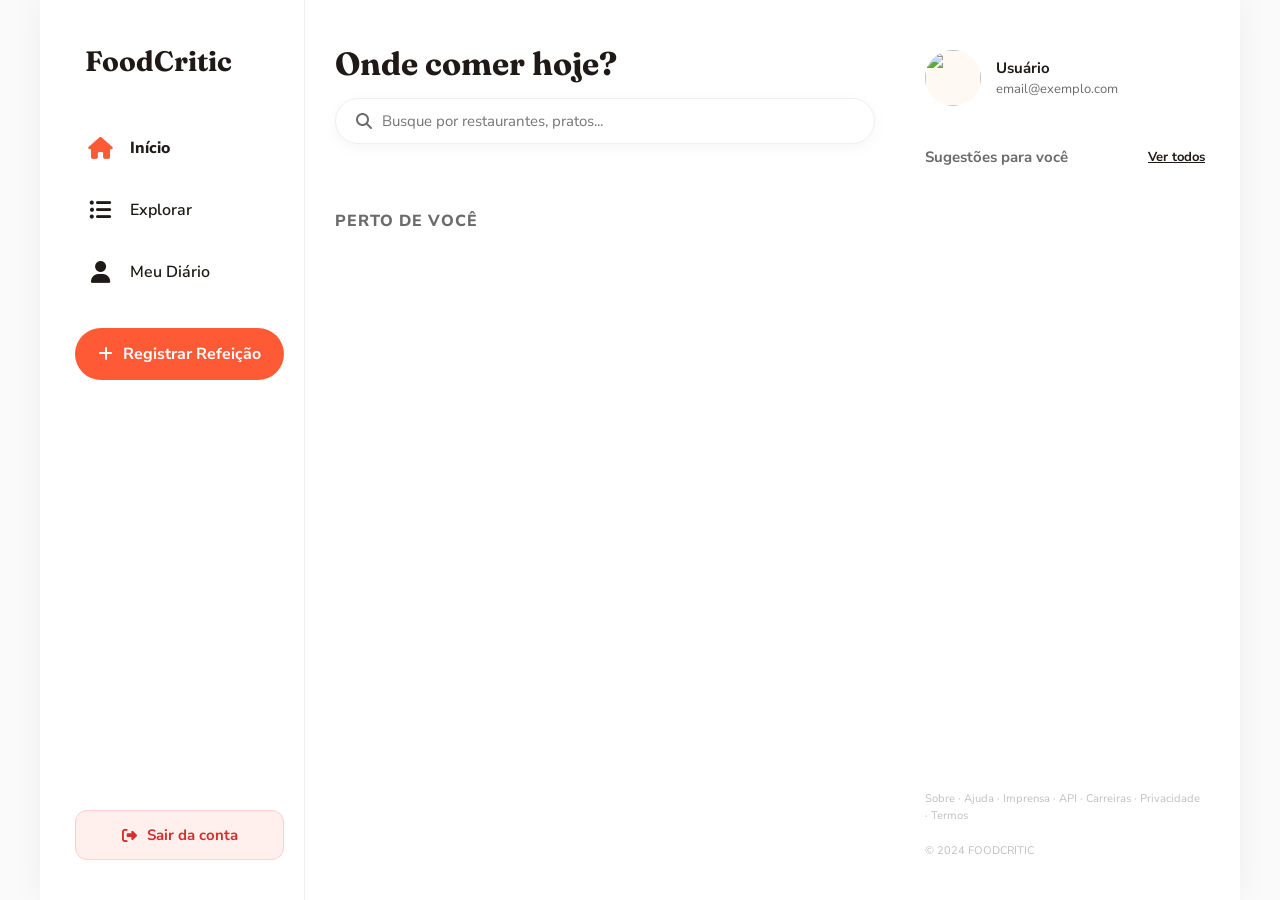
==== commit a64fc11f: "edit profile" ====
--- a/frontend/index.html
+++ b/frontend/index.html
@@ -14,7 +14,7 @@
 
     <div id="app">
         
-        <!-- ================= SIDEBAR ESQUERDA (DESKTOP) ================= -->
+        <!-- ================= SIDEBAR ESQUERDA ================= -->
         <aside class="sidebar-left">
             <h1 class="logo-sidebar">FoodCritic</h1>
             
@@ -33,7 +33,10 @@
                 </button>
             </nav>
 
-            <button class="btn-logout-mobile" onclick="fazerLogout()"><i class="fas fa-sign-out-alt"></i></button>
+            <!-- Botão de sair redesenhado -->
+            <button class="btn-logout-sidebar" onclick="fazerLogout()">
+                <i class="fas fa-sign-out-alt"></i> <span>Sair da conta</span>
+            </button>
         </aside>
 
         <!-- ================= CONTEÚDO CENTRAL ================= -->
@@ -42,7 +45,7 @@
             <section id="view-home" class="view active">
                 <div class="mobile-header">
                     <h1 class="logo">FoodCritic</h1>
-                    <button class="btn-logout" onclick="fazerLogout()"><i class="fas fa-sign-out-alt"></i></button>
+                    <button class="btn-logout-mobile" onclick="fazerLogout()"><i class="fas fa-sign-out-alt"></i></button>
                 </div>
 
                 <div class="feed-header">
@@ -54,23 +57,14 @@
                 </div>
 
                 <div class="stories-container" id="recommendations-container"></div>
-
-                <div class="feed-title-container">
-                    <h3 class="section-title">Perto de você</h3>
-                </div>
-
+                <div class="feed-title-container"><h3 class="section-title">Perto de você</h3></div>
                 <div id="home-feed-container" class="feed-single-column"></div>
             </section>
 
             <!-- VIEW 2: RESTAURANTES -->
             <section id="view-restaurants" class="view">
-                <div class="mobile-header">
-                    <h1 class="logo">FoodCritic</h1>
-                </div>
-                
-                <div class="view-header">
-                    <h2 class="section-title">Guia de Restaurantes</h2>
-                </div>
+                <div class="mobile-header"><h1 class="logo">FoodCritic</h1></div>
+                <div class="view-header"><h2 class="section-title">Guia de Restaurantes</h2></div>
                 
                 <div class="filter-chips" id="category-filters">
                     <button class="chip active" onclick="setFiltroCategoria('Todas', this)">Todas</button>
@@ -87,15 +81,19 @@
 
             <!-- VIEW 3: PERFIL -->
             <section id="view-profile" class="view">
-                <div class="mobile-header">
-                    <h1 class="logo">FoodCritic</h1>
-                </div>
+                <div class="mobile-header"><h1 class="logo">FoodCritic</h1></div>
 
                 <div class="profile-header">
-                    <div class="avatar"><i class="fas fa-user"></i></div>
-                    <h2>Meu Diário</h2>
+                    <!-- Botão de Editar Perfil -->
+                    <div class="avatar-container">
+                        <img id="profile-avatar-img" src="https://ui-avatars.com/api/?name=U&background=random" class="avatar" style="object-fit: cover;">
+                        <button class="btn-edit-avatar" onclick="openEditProfileModal()"><i class="fas fa-pen"></i></button>
+                    </div>
+                    
+                    <h2 id="profile-name-display">Carregando...</h2>
                     <p id="profile-email" class="text-light"></p>
                     <p id="profile-message" style="font-weight: bold; color: var(--primary); margin-top: 10px;"></p>
+                    
                     <div class="profile-stats">
                         <div><strong id="stat-reviews">0</strong><span>Avaliações</span></div>
                         <div><strong id="stat-restaurants">0</strong><span>Restaurantes</span></div>
@@ -106,31 +104,26 @@
             </section>
         </main>
 
-        <!-- ================= SIDEBAR DIREITA (DESKTOP) ================= -->
+        <!-- ================= SIDEBAR DIREITA ================= -->
         <aside class="sidebar-right">
-            <!-- Perfil Resumido -->
             <div class="user-profile-card">
-                <img src="https://ui-avatars.com/api/?name=User&background=random" id="sidebar-avatar" class="avatar-small" style="width: 56px; height: 56px;">
+                <img id="sidebar-avatar-img" src="https://ui-avatars.com/api/?name=U&background=random" class="avatar-small" style="width: 56px; height: 56px; object-fit: cover;">
                 <div class="user-info">
                     <strong id="sidebar-user-name">Usuário</strong>
                     <span id="sidebar-user-email" class="text-light">email@exemplo.com</span>
                 </div>
             </div>
 
-            <!-- Sugestões -->
             <div class="suggestions-card">
                 <div class="suggestions-header">
                     <h4>Sugestões para você</h4>
                     <a href="#" style="color: var(--text); font-size: 13px; font-weight: bold;">Ver todos</a>
                 </div>
-                <div id="sidebar-suggestions" class="suggestions-list">
-                    <!-- Preenchido via JS -->
-                </div>
-            </div>
-
-            <p class="sidebar-footer">Sobre · Ajuda · Imprensa · API · Carreiras · Privacidade · Termos<br><br>© 2024 FOODCRITIC FROM META</p>
+                <div id="sidebar-suggestions" class="suggestions-list"></div>
+            </div>
+
+            <p class="sidebar-footer">Sobre · Ajuda · Imprensa · API · Carreiras · Privacidade · Termos<br><br>© 2024 FOODCRITIC</p>
         </aside>
-
     </div>
 
     <!-- BOTTOM NAV (Mobile) -->
@@ -141,6 +134,52 @@
         <button class="nav-btn" onclick="switchView('profile', this)"><i class="fas fa-user"></i><span>Diário</span></button>
         <button class="nav-btn" onclick="fazerLogout()"><i class="fas fa-sign-out-alt"></i><span>Sair</span></button>
     </nav>
+
+    <!-- MODAL: EDITAR PERFIL -->
+    <div class="modal-overlay" id="edit-profile-modal">
+        <div class="modal">
+            <div class="modal-header">
+                <h2>Editar Perfil</h2>
+                <button class="close-btn" onclick="closeModal('edit-profile-modal')">&times;</button>
+            </div>
+            <div class="modal-body">
+                <div class="form-group text-center">
+                    <label>Foto de Perfil</label>
+                    <label for="avatar-upload" class="upload-avatar-area" id="avatar-preview-area">
+                        <i class="fas fa-camera"></i>
+                    </label>
+                    <input type="file" id="avatar-upload" accept="image/*" onchange="previewAvatar(event)">
+                </div>
+                <div class="form-group">
+                    <label>Seu Nome</label>
+                    <input type="text" id="edit-profile-name" placeholder="Como quer ser chamado?">
+                </div>
+                <button class="btn-primary btn-block mt-2" onclick="salvarPerfil()">Salvar Alterações</button>
+            </div>
+        </div>
+    </div>
+
+    <!-- MODAL: EDITAR REVIEW -->
+    <div class="modal-overlay" id="edit-review-modal">
+        <div class="modal">
+            <div class="modal-header">
+                <h2>Editar Avaliação</h2>
+                <button class="close-btn" onclick="closeModal('edit-review-modal')">&times;</button>
+            </div>
+            <div class="modal-body">
+                <input type="hidden" id="edit-review-id">
+                <div class="form-group">
+                    <label>Nota</label>
+                    <input type="number" id="edit-review-rating" min="1" max="5" value="5" style="text-align:center; font-size:20px; font-weight:bold;">
+                </div>
+                <div class="form-group">
+                    <label>Sua opinião</label>
+                    <textarea id="edit-review-text" rows="4" maxlength="280"></textarea>
+                </div>
+                <button class="btn-primary btn-block mt-2" onclick="salvarEdicaoReview()">Atualizar Avaliação</button>
+            </div>
+        </div>
+    </div>
 
     <!-- MODAL: RESTAURANTE -->
     <div class="modal-overlay" id="restaurant-details-modal">
@@ -165,18 +204,16 @@
         </div>
     </div>
 
-    <!-- MODAL: NOVA REVIEW -->
+    <!-- MODAL: NOVA REVIEW (Mantido) -->
     <div class="modal-overlay" id="new-review-modal">
         <div class="modal">
             <div class="modal-header">
                 <h2>Registrar Refeição</h2>
                 <button class="close-btn" onclick="closeModal('new-review-modal')">&times;</button>
             </div>
-            
             <div class="modal-body">
                 <label for="photo-upload" class="upload-area" id="photo-preview-area" style="aspect-ratio: 16/9; margin-bottom: 20px;">
-                    <i class="fas fa-camera"></i>
-                    <span>Adicionar foto do prato</span>
+                    <i class="fas fa-camera"></i><span>Adicionar foto do prato</span>
                 </label>
                 <input type="file" id="photo-upload" accept="image/*" capture="environment" onchange="previewImage(event)">
 
@@ -184,29 +221,19 @@
                     <label>O que é isso? (Prato)</label>
                     <input type="text" id="review-dish" placeholder="Ex: Hambúrguer Clássico">
                 </div>
-
                 <div style="display: flex; gap: 15px;">
-                    <div class="form-group" style="flex: 1;">
-                        <label>Quanto custou? (R$)</label>
-                        <input type="text" id="review-price" placeholder="0,00" oninput="applyCurrencyMask(this)">
-                    </div>
-                    <div class="form-group" style="flex: 1;">
-                        <label>Quando foi?</label>
-                        <input type="date" id="review-date">
-                    </div>
-                </div>
-
+                    <div class="form-group" style="flex: 1;"><label>Quanto custou? (R$)</label><input type="text" id="review-price" placeholder="0,00" oninput="applyCurrencyMask(this)"></div>
+                    <div class="form-group" style="flex: 1;"><label>Quando foi?</label><input type="date" id="review-date"></div>
+                </div>
                 <div class="form-group">
                     <label>Onde você comeu?</label>
                     <select id="review-location" onchange="toggleNovoRestaurante(this)">
-                        <option value="" disabled selected>Selecione o restaurante...</option>
+                        <option value="" disabled selected>Selecione...</option>
                     </select>
                 </div>
                 <div class="form-group" id="new-rest-container" style="display: none;">
-                    <label>Nome do novo restaurante</label>
-                    <input type="text" id="new-rest-name" placeholder="Ex: Burger King">
-                </div>
-
+                    <label>Nome do novo restaurante</label><input type="text" id="new-rest-name" placeholder="Ex: Burger King">
+                </div>
                 <div class="form-group">
                     <label>Categoria do local</label>
                     <select id="review-category">
@@ -218,16 +245,10 @@
                         <option value="Outra">Outra</option>
                     </select>
                 </div>
-
                 <div style="display: flex; gap: 15px; margin-bottom: 15px; background: var(--bg); padding: 15px; border-radius: 10px;">
-                    <label style="font-size: 0.9rem; display: flex; align-items: center; gap: 5px; cursor: pointer;">
-                        <input type="checkbox" id="dish-vegetarian" style="width: auto; margin:0;"> 🌱 Vegetariano
-                    </label>
-                    <label style="font-size: 0.9rem; display: flex; align-items: center; gap: 5px; cursor: pointer;">
-                        <input type="checkbox" id="dish-vegan" style="width: auto; margin:0;"> 🌿 Vegano
-                    </label>
-                </div>
-
+                    <label><input type="checkbox" id="dish-vegetarian"> 🌱 Vegetariano</label>
+                    <label><input type="checkbox" id="dish-vegan"> 🌿 Vegano</label>
+                </div>
                 <div class="form-group">
                     <label>Avaliação e Comentário</label>
                     <div style="display: flex; gap: 10px; align-items: center; margin-bottom: 10px;">
@@ -235,9 +256,8 @@
                         <input type="number" id="review-rating" min="1" max="5" value="5" style="width: 80px; text-align: center; font-size: 20px; font-weight: bold; padding: 5px;">
                         <span style="color: #ffb300; font-size: 20px;">⭐</span>
                     </div>
-                    <textarea id="review-text" rows="3" maxlength="280" placeholder="O que achou? (Opcional)"></textarea>
-                </div>
-
+                    <textarea id="review-text" rows="3" maxlength="280" placeholder="O que achou?"></textarea>
+                </div>
                 <button class="btn-primary btn-block" style="margin-top: 10px; padding: 16px; font-size: 18px;" onclick="saveReview()">Salvar no Diário</button>
             </div>
         </div>
--- a/frontend/css/style.css
+++ b/frontend/css/style.css
@@ -623,4 +623,97 @@
     .login-divider {
         margin: 20px 0;
     }
-}+}
+
+/* =========================================
+   MELHORIAS DE PERFIL E EDIÇÃO
+   ========================================= */
+
+/* Botão de Sair Bonito (Desktop) */
+.btn-logout-sidebar {
+    margin-top: auto;
+    background: #fff0ed;
+    color: #d32f2f;
+    border: 1px solid #ffcdd2;
+    cursor: pointer;
+    font-size: 15px;
+    font-weight: 700;
+    padding: 14px;
+    border-radius: 12px;
+    display: flex;
+    align-items: center;
+    justify-content: center;
+    gap: 10px;
+    transition: 0.2s;
+    width: 100%;
+}
+.btn-logout-sidebar:hover { background: #ffcdd2; }
+
+/* Avatar Editável */
+.avatar-container {
+    position: relative;
+    width: 100px;
+    height: 100px;
+    margin: 0 auto 15px;
+}
+
+.avatar-container .avatar {
+    width: 100%;
+    height: 100%;
+    border-radius: 50%;
+    margin: 0;
+    border: 3px solid var(--surface);
+    box-shadow: var(--shadow);
+}
+
+.btn-edit-avatar {
+    position: absolute;
+    bottom: 0;
+    right: 0;
+    background: var(--primary);
+    color: white;
+    border: 2px solid var(--surface);
+    width: 32px;
+    height: 32px;
+    border-radius: 50%;
+    cursor: pointer;
+    display: flex;
+    align-items: center;
+    justify-content: center;
+    font-size: 12px;
+    transition: 0.2s;
+}
+.btn-edit-avatar:hover { transform: scale(1.1); }
+
+/* Upload de Avatar */
+.upload-avatar-area {
+    width: 100px;
+    height: 100px;
+    border-radius: 50%;
+    border: 2px dashed var(--border);
+    display: flex;
+    align-items: center;
+    justify-content: center;
+    margin: 0 auto;
+    cursor: pointer;
+    background: var(--bg);
+    position: relative;
+    overflow: hidden;
+}
+.upload-avatar-area i { font-size: 24px; color: var(--text-light); }
+.upload-avatar-area img { width: 100%; height: 100%; object-fit: cover; position: absolute; }
+
+/* Botão de Editar Review dentro do Modal */
+.btn-edit-review {
+    background: var(--bg);
+    color: var(--text);
+    border: 1px solid var(--border);
+    padding: 5px 10px;
+    border-radius: 6px;
+    font-size: 12px;
+    font-weight: 600;
+    cursor: pointer;
+    margin-left: 10px;
+    transition: 0.2s;
+}
+.btn-edit-review:hover { background: var(--border); }
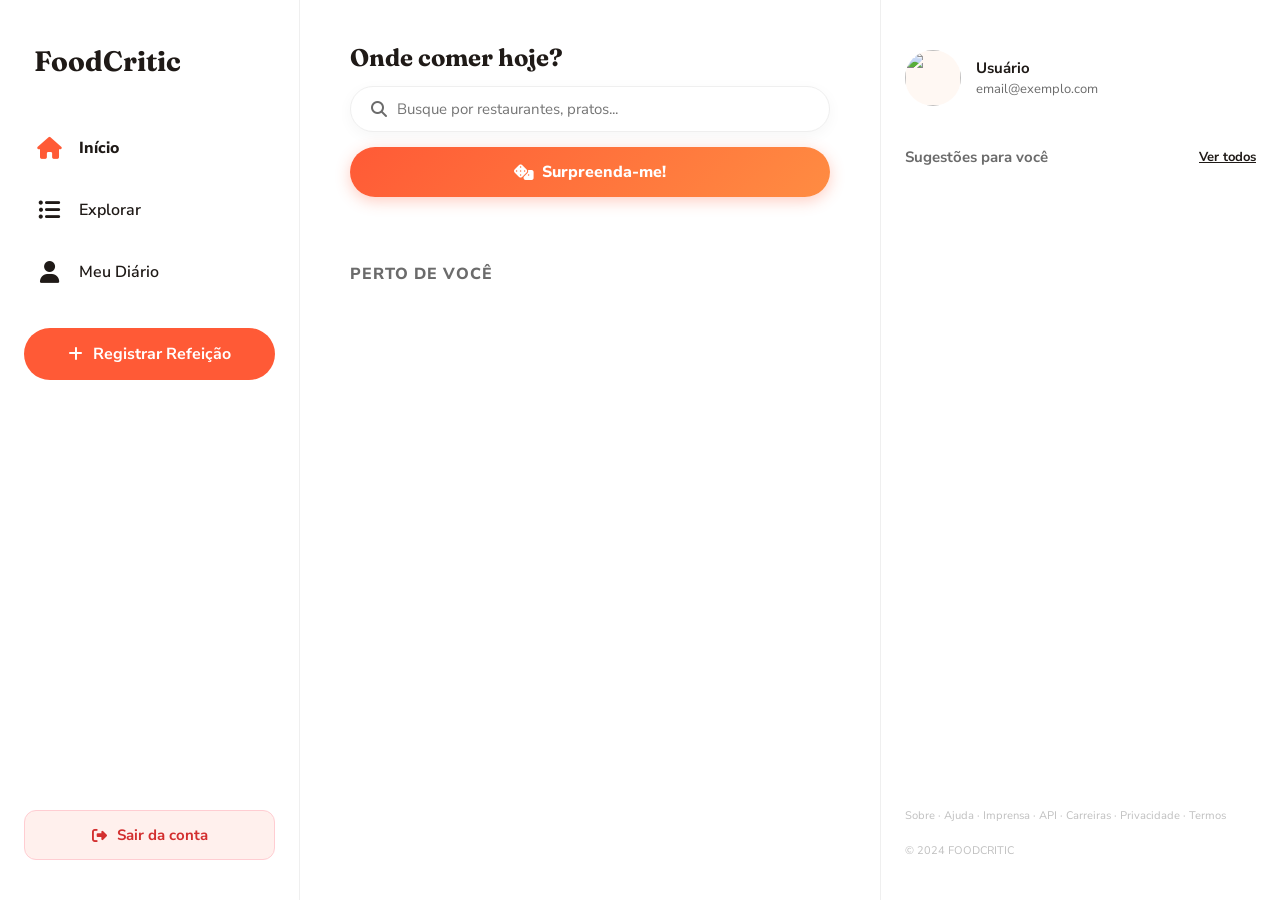
==== commit 87260911: "map function and new user features" ====
--- a/frontend/index.html
+++ b/frontend/index.html
@@ -6,6 +6,7 @@
     <title>FoodCritic</title>
     <link href="https://fonts.googleapis.com/css2?family=Fraunces:opsz,wght@9..144,700&family=Nunito+Sans:wght@400;600;700;800&display=swap" rel="stylesheet">
     <link href="https://cdnjs.cloudflare.com/ajax/libs/font-awesome/6.5.1/css/all.min.css" rel="stylesheet">
+    <link rel="stylesheet" href="https://unpkg.com/leaflet@1.9.4/dist/leaflet.css" />
     <link rel="stylesheet" href="css/style.css">
 </head>
 <body class="app-body">
@@ -33,7 +34,6 @@
                 </button>
             </nav>
 
-            <!-- Botão de sair redesenhado -->
             <button class="btn-logout-sidebar" onclick="fazerLogout()">
                 <i class="fas fa-sign-out-alt"></i> <span>Sair da conta</span>
             </button>
@@ -54,6 +54,10 @@
                         <i class="fas fa-search"></i>
                         <input type="text" id="search-rest" placeholder="Busque por restaurantes, pratos...">
                     </div>
+
+                    <button class="btn-surpreenda" onclick="surpreendaMe()">
+                        <i class="fas fa-dice"></i> Surpreenda-me!
+                    </button>
                 </div>
 
                 <div class="stories-container" id="recommendations-container"></div>
@@ -76,6 +80,8 @@
                     <button class="chip" onclick="setFiltroCategoria('Vegano', this)">🌿 Vegano</button>
                 </div>
 
+                <div id="map"></div>
+
                 <div id="restaurants-list-container" class="restaurants-grid"></div>
             </section>
 
@@ -84,7 +90,6 @@
                 <div class="mobile-header"><h1 class="logo">FoodCritic</h1></div>
 
                 <div class="profile-header">
-                    <!-- Botão de Editar Perfil -->
                     <div class="avatar-container">
                         <img id="profile-avatar-img" src="https://ui-avatars.com/api/?name=U&background=random" class="avatar" style="object-fit: cover;">
                         <button class="btn-edit-avatar" onclick="openEditProfileModal()"><i class="fas fa-pen"></i></button>
@@ -98,6 +103,22 @@
                         <div><strong id="stat-reviews">0</strong><span>Avaliações</span></div>
                         <div><strong id="stat-restaurants">0</strong><span>Restaurantes</span></div>
                     </div>
+                </div>
+
+                                <!-- TAGS DE COMIDAS FAVORITAS -->
+                <div class="favorites-section">
+                    <h3 class="section-title">Minhas Comidas Favoritas</h3>
+                    <div class="tags-container" id="favorite-tags-container">
+                        <!-- As tags vão aparecer aqui via JavaScript -->
+                    </div>
+                    
+                    <div class="add-tag-group" id="add-tag-group">
+                        <input type="text" id="new-fav-tag" placeholder="Ex: Sushi, Pizza, Hambúrguer..." onkeypress="if(event.key === 'Enter') addFavoriteTag()">
+                        <button class="btn-primary" onclick="addFavoriteTag()"><i class="fas fa-plus"></i></button>
+                    </div>
+                    <p class="text-light" id="tag-limit-warning" style="display: none; color: #d32f2f; margin-top: 5px; font-size: 12px;">
+                        Você já adicionou o limite de 5 comidas favoritas.
+                    </p>
                 </div>
                 
                 <div class="grid-container" id="diary-grid"></div>
@@ -204,7 +225,7 @@
         </div>
     </div>
 
-    <!-- MODAL: NOVA REVIEW (Mantido) -->
+    <!-- MODAL: NOVA REVIEW -->
     <div class="modal-overlay" id="new-review-modal">
         <div class="modal">
             <div class="modal-header">
@@ -263,8 +284,67 @@
         </div>
     </div>
 
+        <!-- MODAL: ONBOARDING DE PREFERÊNCIAS -->
+    <div class="modal-overlay" id="onboarding-modal">
+        <div class="modal modal-onboarding">
+            <div class="onboarding-header">
+                <h2>Bem-vindo ao FoodCritic! 🍽️</h2>
+                <p>Vamos personalizar suas recomendações. O que combina com você?</p>
+            </div>
+            
+            <div class="modal-body">
+                <!-- Etapa 1: Dieta -->
+                <div class="onboarding-section">
+                    <h3>1. Qual é a sua dieta?</h3>
+                    <div class="onboarding-options" id="diet-options">
+                        <div class="preference-chip" onclick="selectSinglePreference(this, 'diet')" data-value="Como de tudo">
+                            <span class="emoji">🍖</span> Como de tudo
+                        </div>
+                        <div class="preference-chip" onclick="selectSinglePreference(this, 'diet')" data-value="Vegetariano">
+                            <span class="emoji">🥗</span> Vegetariano
+                        </div>
+                        <div class="preference-chip" onclick="selectSinglePreference(this, 'diet')" data-value="Vegano">
+                            <span class="emoji">🌱</span> Vegano
+                        </div>
+                    </div>
+                </div>
+
+                <!-- Etapa 2: Evitar -->
+                <div class="onboarding-section">
+                    <h3>2. O que você não consome?</h3>
+                    <p class="text-light" style="margin-bottom: 10px; font-size: 13px;">Selecione tudo que você prefere evitar.</p>
+                    <div class="onboarding-options" id="avoid-options">
+                        <div class="preference-chip" onclick="toggleMultiPreference(this, 'avoid')" data-value="Sem Japonesa">
+                            🍣 Comida Japonesa
+                        </div>
+                        <div class="preference-chip" onclick="toggleMultiPreference(this, 'avoid')" data-value="Sem Gordurosa">
+                            🍔 Comida Gordurosa/Fast Food
+                        </div>
+                        <div class="preference-chip" onclick="toggleMultiPreference(this, 'avoid')" data-value="Sem Doce">
+                            🍰 Doces e Sobremesas
+                        </div>
+                        <div class="preference-chip" onclick="toggleMultiPreference(this, 'avoid')" data-value="Sem Apimentada">
+                            🌶️ Comida Apimentada
+                        </div>
+                        <div class="preference-chip" onclick="toggleMultiPreference(this, 'avoid')" data-value="Sem Frutos do Mar">
+                            🦐 Frutos do Mar
+                        </div>
+                    </div>
+                </div>
+            </div>
+
+            <div class="modal-cta" style="border-radius: 0 0 24px 24px; position: sticky;">
+                <button class="btn-primary btn-block" onclick="salvarPreferencias()">
+                    Salvar e começar a explorar
+                </button>
+            </div>
+        </div>
+    </div>
+
+    <!-- Scripts: ordem importa! Leaflet ANTES do app.js -->
     <script src="https://cdn.jsdelivr.net/npm/@supabase/supabase-js@2"></script>
     <script src="https://cdn.jsdelivr.net/npm/browser-image-compression@2.0.2/dist/browser-image-compression.js"></script>
+    <script src="https://unpkg.com/leaflet@1.9.4/dist/leaflet.js"></script>
     <script src="js/app.js"></script>
 </body>
 </html>
--- a/frontend/css/style.css
+++ b/frontend/css/style.css
@@ -149,12 +149,9 @@
 /* =========================================
    CORREÇÕES GERAIS E ZOOM (Estilo Instagram Web)
    ========================================= */
-body { 
-    background-color: #fafafa; /* Fundo cinza claro para o site */
-}
 
 #app {
-    background-color: var(--surface); /* O app em si é branco */
+    background-color: var(--surface);
 }
 
 /* Botão de Sair do Mobile */
@@ -195,27 +192,47 @@
     .app-body { padding-bottom: 0; }
     .bottom-nav, .mobile-header { display: none !important; }
     
-    /* O App centraliza na tela, mas o fundo do site preenche as beiradas no zoom out */
+    /* App ocupa 100% da tela — sem barras nas laterais */
     #app { 
         display: flex; 
-        justify-content: center; 
-        max-width: 1200px; 
-        margin: 0 auto; 
+        width: 100%;
         min-height: 100vh;
         background: var(--surface);
-        box-shadow: 0 0 30px rgba(0,0,0,0.05); /* Sombra suave para destacar do fundo */
-    }
-
-    /* --- 1. SIDEBAR ESQUERDA --- */
+    }
+
+    /* Sidebar esquerda fixa na borda */
     .sidebar-left {
         display: flex;
         flex-direction: column;
-        width: 250px;
+        width: 300px;
+        flex-shrink: 0;
         position: sticky;
         top: 0;
         height: 100vh;
-        padding: 40px 20px;
+        padding: 40px 24px;
         border-right: 1px solid var(--border);
+        background: var(--surface);
+    }
+
+    /* Conteúdo central: cresce, mas com largura máxima confortável */
+    .main-content {
+        flex: 1;
+        max-width: 960px;
+        margin: 0 auto;
+        padding: 40px 50px;
+    }
+
+    /* Sidebar direita fixa na borda direita */
+    .sidebar-right {
+        display: flex;
+        flex-direction: column;
+        width: 400px;
+        flex-shrink: 0;
+        position: sticky;
+        top: 0;
+        height: 100vh;
+        padding: 40px 24px;
+        border-left: 1px solid var(--border);
         background: var(--surface);
     }
 
@@ -264,46 +281,6 @@
         padding: 15px;
     }
 
-    /* Botão de Sair no Desktop Elegante */
-    .btn-logout-sidebar {
-        margin-top: auto;
-        background: #fff0ed;
-        color: #d32f2f;
-        border: 1px solid #ffcdd2;
-        cursor: pointer;
-        font-size: 15px;
-        font-weight: 700;
-        padding: 12px;
-        border-radius: 10px;
-        display: flex;
-        align-items: center;
-        justify-content: center;
-        gap: 10px;
-        transition: 0.2s;
-    }
-    .btn-logout-sidebar:hover { background: #ffcdd2; }
-
-    /* --- 2. CONTEÚDO CENTRAL --- */
-    .main-content {
-        width: 600px;
-        margin: 0;
-        padding: 40px 30px;
-    }
-
-    .feed-header h2 { font-size: 32px; }
-    .feed-card { margin-bottom: 20px; }
-
-    /* --- 3. SIDEBAR DIREITA --- */
-    .sidebar-right {
-        display: flex;
-        flex-direction: column;
-        width: 320px;
-        position: sticky;
-        top: 0;
-        height: 100vh;
-        padding: 40px 20px;
-    }
-
     .user-profile-card {
         display: flex;
         align-items: center;
@@ -343,6 +320,7 @@
     .modal-cover { height: 250px; }
     .modal-cta { border-radius: 0 0 var(--radius) var(--radius); }
 }
+
 /* =========================================
    ESTILOS DA TELA DE LOGIN E CADASTRO
    ========================================= */
@@ -367,7 +345,6 @@
     overflow-y: auto;
 }
 
-/* Imagem de topo */
 .login-hero {
     width: 100%;
     height: 35vh;
@@ -391,7 +368,6 @@
     background: linear-gradient(to top, var(--bg) 0%, transparent 60%);
 }
 
-/* Conteúdo */
 .login-content {
     padding: 20px 30px 40px;
     display: flex;
@@ -428,7 +404,6 @@
     margin-bottom: 25px;
 }
 
-/* Botões Sociais */
 .social-login-group {
     display: flex;
     flex-direction: column;
@@ -465,7 +440,6 @@
 .btn-google:hover { background-color: #111; }
 .btn-apple:hover { background-color: #f9f9f9; }
 
-/* Divisor "ou" */
 .login-divider {
     display: flex;
     align-items: center;
@@ -486,7 +460,6 @@
     padding: 0 15px;
 }
 
-/* Inputs com Ícone */
 .input-icon-group {
     position: relative;
     margin-bottom: 15px;
@@ -517,7 +490,6 @@
     border-color: var(--primary);
 }
 
-/* Correção do fundo amarelo do Autofill */
 .input-icon-group input:-webkit-autofill,
 .input-icon-group input:-webkit-autofill:hover, 
 .input-icon-group input:-webkit-autofill:focus, 
@@ -527,7 +499,6 @@
     transition: background-color 5000s ease-in-out 0s;
 }
 
-/* Botão Principal */
 .btn-auth-primary {
     width: 100%;
     padding: 16px;
@@ -546,7 +517,6 @@
     background-color: #e64a19;
 }
 
-/* Rodapé */
 .login-footer {
     margin-top: 30px;
     text-align: center;
@@ -565,9 +535,6 @@
     text-decoration: underline;
 }
 
-/* =========================================
-   DESKTOP DA TELA DE LOGIN (Tela Cheia)
-   ========================================= */
 @media (min-width: 900px) {
     .login-page {
         background: var(--surface);
@@ -628,8 +595,6 @@
 /* =========================================
    MELHORIAS DE PERFIL E EDIÇÃO
    ========================================= */
-
-/* Botão de Sair Bonito (Desktop) */
 .btn-logout-sidebar {
     margin-top: auto;
     background: #fff0ed;
@@ -649,7 +614,6 @@
 }
 .btn-logout-sidebar:hover { background: #ffcdd2; }
 
-/* Avatar Editável */
 .avatar-container {
     position: relative;
     width: 100px;
@@ -685,7 +649,6 @@
 }
 .btn-edit-avatar:hover { transform: scale(1.1); }
 
-/* Upload de Avatar */
 .upload-avatar-area {
     width: 100px;
     height: 100px;
@@ -703,7 +666,6 @@
 .upload-avatar-area i { font-size: 24px; color: var(--text-light); }
 .upload-avatar-area img { width: 100%; height: 100%; object-fit: cover; position: absolute; }
 
-/* Botão de Editar Review dentro do Modal */
 .btn-edit-review {
     background: var(--bg);
     color: var(--text);
@@ -716,4 +678,186 @@
     margin-left: 10px;
     transition: 0.2s;
 }
-.btn-edit-review:hover { background: var(--border); }+.btn-edit-review:hover { background: var(--border); }
+
+/* Mapa (Leaflet) */
+#map {
+    height: 320px;
+    width: 100%;
+    border-radius: var(--radius);
+    margin-bottom: 20px;
+    z-index: 1;
+    border: 1px solid var(--border);
+    box-shadow: var(--shadow);
+}
+
+/* Botão Surpreenda-me */
+.btn-surpreenda {
+    display: flex;
+    align-items: center;
+    justify-content: center;
+    gap: 8px;
+    width: 100%;
+    padding: 14px;
+    margin-top: 15px;
+    background: linear-gradient(135deg, #ff5a36, #ff8c42);
+    color: white;
+    border: none;
+    border-radius: 30px;
+    font-size: 16px;
+    font-weight: 800;
+    cursor: pointer;
+    box-shadow: 0 4px 15px rgba(255, 90, 54, 0.3);
+    transition: transform 0.2s, box-shadow 0.2s;
+}
+
+.btn-surpreenda:hover {
+    transform: translateY(-2px);
+    box-shadow: 0 6px 20px rgba(255, 90, 54, 0.4);
+}
+
+/* =========================================
+   ONBOARDING E PREFERÊNCIAS
+   ========================================= */
+.modal-onboarding {
+    max-width: 500px;
+}
+
+.onboarding-header {
+    padding: 30px 20px 10px;
+    text-align: center;
+}
+
+.onboarding-header h2 {
+    font-size: 26px;
+    color: var(--text);
+    margin-bottom: 8px;
+}
+
+.onboarding-header p {
+    color: var(--text-light);
+    font-size: 15px;
+}
+
+.onboarding-section {
+    padding: 20px;
+    border-top: 1px solid var(--border);
+}
+
+.onboarding-section h3 {
+    font-size: 18px;
+    margin-bottom: 15px;
+    color: var(--text);
+}
+
+.onboarding-options {
+    display: flex;
+    flex-wrap: wrap;
+    gap: 10px;
+}
+
+.preference-chip {
+    display: flex;
+    align-items: center;
+    gap: 8px;
+    padding: 12px 18px;
+    background: var(--bg);
+    border: 2px solid var(--border);
+    border-radius: 12px;
+    cursor: pointer;
+    font-size: 15px;
+    font-weight: 600;
+    color: var(--text);
+    transition: all 0.2s ease;
+    user-select: none;
+}
+
+.preference-chip:hover {
+    border-color: #ffb300;
+    background: #fffdf5;
+}
+
+.preference-chip.active {
+    border-color: var(--primary);
+    background: #fff0ed;
+    color: var(--primary);
+}
+
+.preference-chip .emoji {
+    font-size: 18px;
+}
+
+/* =========================================
+   TAGS DE COMIDAS FAVORITAS (PERFIL)
+   ========================================= */
+.favorites-section {
+    margin-top: 30px;
+    padding: 0 20px;
+    text-align: center;
+}
+
+.tags-container {
+    display: flex;
+    flex-wrap: wrap;
+    gap: 10px;
+    justify-content: center;
+    margin-bottom: 15px;
+    min-height: 40px;
+}
+
+.fav-tag {
+    display: inline-flex;
+    align-items: center;
+    gap: 8px;
+    background: var(--primary);
+    color: white;
+    padding: 8px 16px;
+    border-radius: 20px;
+    font-size: 14px;
+    font-weight: 700;
+    box-shadow: 0 2px 8px rgba(255, 90, 54, 0.2);
+    animation: fadeIn 0.3s ease;
+}
+
+.fav-tag i {
+    cursor: pointer;
+    font-size: 12px;
+    background: rgba(255, 255, 255, 0.3);
+    width: 20px;
+    height: 20px;
+    border-radius: 50%;
+    display: flex;
+    align-items: center;
+    justify-content: center;
+    transition: 0.2s;
+}
+
+.fav-tag i:hover {
+    background: rgba(0, 0, 0, 0.2);
+    transform: scale(1.1);
+}
+
+.add-tag-group {
+    display: flex;
+    gap: 10px;
+    max-width: 400px;
+    margin: 0 auto;
+}
+
+.add-tag-group input {
+    flex: 1;
+    padding: 12px 15px;
+    border: 1px solid var(--border);
+    border-radius: 10px;
+    font-size: 14px;
+    outline: none;
+}
+
+.add-tag-group input:focus {
+    border-color: var(--primary);
+}
+
+.add-tag-group button {
+    padding: 0 20px;
+    border-radius: 10px;
+}
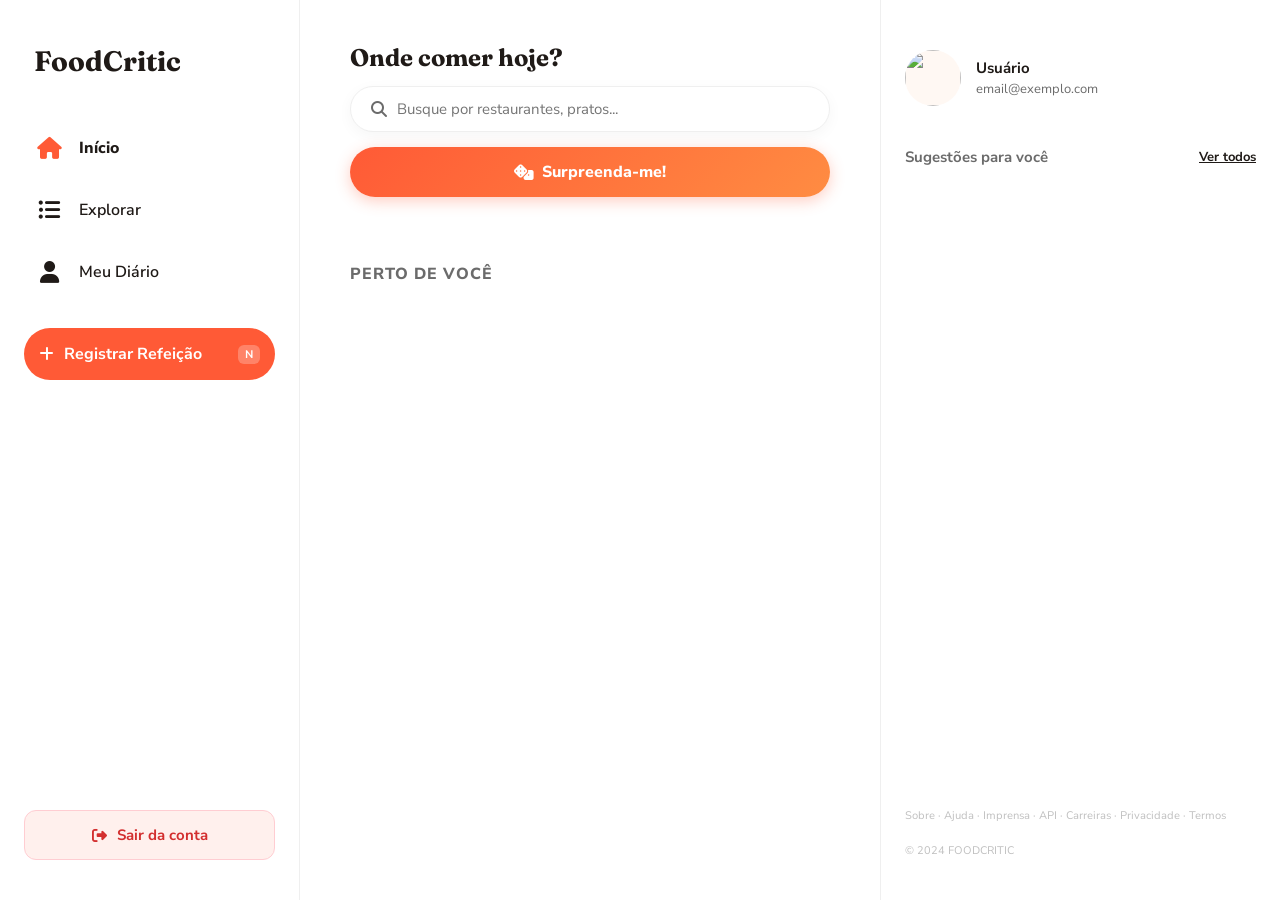
==== commit e4eafc58: "Atualização de UI/UX" ====
--- a/frontend/index.html
+++ b/frontend/index.html
@@ -31,6 +31,7 @@
                 </button>
                 <button class="btn-primary btn-new-review" onclick="openNewReviewModal()">
                     <i class="fas fa-plus"></i> <span>Registrar Refeição</span>
+                    <kbd class="kbd-hint">N</kbd>
                 </button>
             </nav>
 
@@ -50,9 +51,11 @@
 
                 <div class="feed-header">
                     <h2 id="greeting-text">Onde comer hoje?</h2>
-                    <div class="search-container">
+                    <div class="search-container" style="position: relative;">
                         <i class="fas fa-search"></i>
-                        <input type="text" id="search-rest" placeholder="Busque por restaurantes, pratos...">
+                        <input type="text" id="search-rest" placeholder="Busque por restaurantes, pratos..." autocomplete="off">
+                        <!-- Dropdown de resultados da busca -->
+                        <div id="search-dropdown" class="search-results-dropdown"></div>
                     </div>
 
                     <button class="btn-surpreenda" onclick="surpreendaMe()">
@@ -81,7 +84,6 @@
                 </div>
 
                 <div id="map"></div>
-
                 <div id="restaurants-list-container" class="restaurants-grid"></div>
             </section>
 
@@ -89,39 +91,66 @@
             <section id="view-profile" class="view">
                 <div class="mobile-header"><h1 class="logo">FoodCritic</h1></div>
 
-                <div class="profile-header">
-                    <div class="avatar-container">
-                        <img id="profile-avatar-img" src="https://ui-avatars.com/api/?name=U&background=random" class="avatar" style="object-fit: cover;">
-                        <button class="btn-edit-avatar" onclick="openEditProfileModal()"><i class="fas fa-pen"></i></button>
-                    </div>
-                    
-                    <h2 id="profile-name-display">Carregando...</h2>
-                    <p id="profile-email" class="text-light"></p>
-                    <p id="profile-message" style="font-weight: bold; color: var(--primary); margin-top: 10px;"></p>
-                    
-                    <div class="profile-stats">
-                        <div><strong id="stat-reviews">0</strong><span>Avaliações</span></div>
-                        <div><strong id="stat-restaurants">0</strong><span>Restaurantes</span></div>
-                    </div>
-                </div>
-
-                                <!-- TAGS DE COMIDAS FAVORITAS -->
-                <div class="favorites-section">
-                    <h3 class="section-title">Minhas Comidas Favoritas</h3>
-                    <div class="tags-container" id="favorite-tags-container">
-                        <!-- As tags vão aparecer aqui via JavaScript -->
-                    </div>
-                    
-                    <div class="add-tag-group" id="add-tag-group">
-                        <input type="text" id="new-fav-tag" placeholder="Ex: Sushi, Pizza, Hambúrguer..." onkeypress="if(event.key === 'Enter') addFavoriteTag()">
-                        <button class="btn-primary" onclick="addFavoriteTag()"><i class="fas fa-plus"></i></button>
-                    </div>
-                    <p class="text-light" id="tag-limit-warning" style="display: none; color: #d32f2f; margin-top: 5px; font-size: 12px;">
+                <div class="profile-hero">
+                    <div class="profile-hero-bg"></div>
+                    <div class="profile-hero-content">
+                        <div class="avatar-container">
+                            <img id="profile-avatar-img" src="https://ui-avatars.com/api/?name=U&background=random" class="avatar" style="object-fit: cover;">
+                            <button class="btn-edit-avatar" onclick="openEditProfileModal()" title="Editar perfil"><i class="fas fa-pen"></i></button>
+                        </div>
+                        <h2 id="profile-name-display">Carregando...</h2>
+                        <p id="profile-email" class="text-light"></p>
+                        <p id="profile-message" class="profile-badge"></p>
+                        <button class="btn-outline-sm" onclick="openEditProfileModal()"><i class="fas fa-user-edit"></i> Editar perfil</button>
+                    </div>
+                </div>
+
+                <div class="profile-stats-row">
+                    <div class="stat-card">
+                        <strong id="stat-reviews">0</strong>
+                        <span>Avaliações</span>
+                    </div>
+                    <div class="stat-card">
+                        <strong id="stat-restaurants">0</strong>
+                        <span>Restaurantes</span>
+                    </div>
+                    <div class="stat-card">
+                        <strong id="stat-favorites">0</strong>
+                        <span>Favoritas</span>
+                    </div>
+                </div>
+
+                <!-- PREFERÊNCIAS -->
+                <div class="profile-section">
+                    <div class="section-header-row">
+                        <h3 class="section-title" style="margin:0;">Minhas preferências</h3>
+                        <button class="btn-link" onclick="reabrirOnboarding()"><i class="fas fa-sliders-h"></i> Editar</button>
+                    </div>
+                    <div id="prefs-chips-container" class="prefs-chips">
+                        <span class="text-light">Nenhuma preferência definida.</span>
+                    </div>
+                </div>
+
+                <!-- TAGS DE COMIDAS FAVORITAS -->
+                <div class="profile-section favorites-section">
+                    <div class="section-header-row">
+                        <h3 class="section-title" style="margin:0;">Comidas favoritas</h3>
+                        <button class="btn-link" onclick="openTagSelectionModal()"><i class="fas fa-plus"></i> Adicionar</button>
+                    </div>
+                    <div class="tags-container" id="favorite-tags-container"></div>
+                    <p class="text-light" id="tag-limit-warning" style="display: none; color: #d32f2f; margin-top: 8px; font-size: 12px;">
                         Você já adicionou o limite de 5 comidas favoritas.
                     </p>
                 </div>
-                
-                <div class="grid-container" id="diary-grid"></div>
+
+                <!-- DIÁRIO -->
+                <div class="profile-section">
+                    <div class="section-header-row">
+                        <h3 class="section-title" style="margin:0;">Meu diário</h3>
+                        <button class="btn-link" onclick="openNewReviewModal()"><i class="fas fa-plus"></i> Nova</button>
+                    </div>
+                    <div id="diary-grid" class="diary-list"></div>
+                </div>
             </section>
         </main>
 
@@ -138,7 +167,7 @@
             <div class="suggestions-card">
                 <div class="suggestions-header">
                     <h4>Sugestões para você</h4>
-                    <a href="#" style="color: var(--text); font-size: 13px; font-weight: bold;">Ver todos</a>
+                    <a href="#" onclick="switchView('restaurants'); return false;" style="color: var(--text); font-size: 13px; font-weight: bold;">Ver todos</a>
                 </div>
                 <div id="sidebar-suggestions" class="suggestions-list"></div>
             </div>
@@ -156,6 +185,7 @@
         <button class="nav-btn" onclick="fazerLogout()"><i class="fas fa-sign-out-alt"></i><span>Sair</span></button>
     </nav>
 
+    <!-- MODAIS MANTIDOS -->
     <!-- MODAL: EDITAR PERFIL -->
     <div class="modal-overlay" id="edit-profile-modal">
         <div class="modal">
@@ -185,19 +215,56 @@
         <div class="modal">
             <div class="modal-header">
                 <h2>Editar Avaliação</h2>
-                <button class="close-btn" onclick="closeModal('edit-review-modal')">&times;</button>
+                <button class="close-btn" onclick="requestCloseModal('edit-review-modal')">&times;</button>
             </div>
             <div class="modal-body">
                 <input type="hidden" id="edit-review-id">
+                <input type="hidden" id="edit-review-photo-url">
+
+                <label for="edit-photo-upload" class="upload-area edit-photo-area" id="edit-photo-preview-area">
+                    <i class="fas fa-camera"></i>
+                    <span>Trocar foto do prato</span>
+                    <small class="upload-hint">Opcional</small>
+                </label>
+                <input type="file" id="edit-photo-upload" accept="image/*" onchange="previewEditImage(event)">
+
+                <div class="form-group">
+                    <label>Prato</label>
+                    <input type="text" id="edit-review-dish" placeholder="Nome do prato">
+                </div>
+
+                <div style="display:flex; gap:12px;">
+                    <div class="form-group" style="flex:1;">
+                        <label>Preço (R$)</label>
+                        <input type="text" id="edit-review-price" placeholder="0,00" oninput="applyCurrencyMask(this)">
+                    </div>
+                    <div class="form-group" style="flex:1;">
+                        <label>Data</label>
+                        <input type="date" id="edit-review-date">
+                    </div>
+                </div>
+
                 <div class="form-group">
                     <label>Nota</label>
-                    <input type="number" id="edit-review-rating" min="1" max="5" value="5" style="text-align:center; font-size:20px; font-weight:bold;">
-                </div>
-                <div class="form-group">
-                    <label>Sua opinião</label>
-                    <textarea id="edit-review-text" rows="4" maxlength="280"></textarea>
-                </div>
-                <button class="btn-primary btn-block mt-2" onclick="salvarEdicaoReview()">Atualizar Avaliação</button>
+                    <div class="star-picker" id="edit-star-picker">
+                        <button type="button" data-v="1" onclick="setEditRating(1)">★</button>
+                        <button type="button" data-v="2" onclick="setEditRating(2)">★</button>
+                        <button type="button" data-v="3" onclick="setEditRating(3)">★</button>
+                        <button type="button" data-v="4" onclick="setEditRating(4)">★</button>
+                        <button type="button" data-v="5" onclick="setEditRating(5)">★</button>
+                    </div>
+                    <input type="hidden" id="edit-review-rating" value="5">
+                </div>
+
+                <div class="form-group">
+                    <label>Sua opinião <span id="edit-text-count" class="char-count">0/280</span></label>
+                    <textarea id="edit-review-text" rows="4" maxlength="280" placeholder="O que achou?" oninput="updateEditCharCount()"></textarea>
+                </div>
+
+                <div class="modal-form-actions">
+                    <button type="button" class="btn-text" onclick="requestCloseModal('edit-review-modal')">Cancelar</button>
+                    <button class="btn-primary" style="flex:1;" onclick="salvarEdicaoReview()">Salvar alterações</button>
+                </div>
             </div>
         </div>
     </div>
@@ -230,11 +297,11 @@
         <div class="modal">
             <div class="modal-header">
                 <h2>Registrar Refeição</h2>
-                <button class="close-btn" onclick="closeModal('new-review-modal')">&times;</button>
+                <button class="close-btn" onclick="requestCloseModal('new-review-modal')">&times;</button>
             </div>
             <div class="modal-body">
                 <label for="photo-upload" class="upload-area" id="photo-preview-area" style="aspect-ratio: 16/9; margin-bottom: 20px;">
-                    <i class="fas fa-camera"></i><span>Adicionar foto do prato</span>
+                    <i class="fas fa-camera"></i><span>Adicionar foto do prato</span><small class="upload-hint">Clique ou arraste a imagem</small>
                 </label>
                 <input type="file" id="photo-upload" accept="image/*" capture="environment" onchange="previewImage(event)">
 
@@ -248,7 +315,7 @@
                 </div>
                 <div class="form-group">
                     <label>Onde você comeu?</label>
-                    <select id="review-location" onchange="toggleNovoRestaurante(this)">
+                    <select id="review-location" onchange="onRestaurantChange(this); toggleNovoRestaurante(this)">
                         <option value="" disabled selected>Selecione...</option>
                     </select>
                 </div>
@@ -263,6 +330,8 @@
                         <option value="Japonesa">Japonesa</option>
                         <option value="Italiana">Italiana</option>
                         <option value="Brasileira">Brasileira</option>
+                        <option value="Vegano">Vegano</option>
+                        <option value="Vegetariano">Vegetariano</option>
                         <option value="Outra">Outra</option>
                     </select>
                 </div>
@@ -279,21 +348,25 @@
                     </div>
                     <textarea id="review-text" rows="3" maxlength="280" placeholder="O que achou?"></textarea>
                 </div>
-                <button class="btn-primary btn-block" style="margin-top: 10px; padding: 16px; font-size: 18px;" onclick="saveReview()">Salvar no Diário</button>
-            </div>
-        </div>
-    </div>
-
-        <!-- MODAL: ONBOARDING DE PREFERÊNCIAS -->
+                <div class="modal-form-actions">
+                    <button type="button" class="btn-text" onclick="cancelarNovaReview()">Cancelar</button>
+                    <button class="btn-primary" style="flex:1; padding: 16px; font-size: 16px;" onclick="saveReview()">
+                        Salvar no Diário <kbd class="kbd-hint-dark">Ctrl+↵</kbd>
+                    </button>
+                </div>
+            </div>
+        </div>
+    </div>
+
+    <!-- MODAL: ONBOARDING -->
     <div class="modal-overlay" id="onboarding-modal">
         <div class="modal modal-onboarding">
+            <button class="btn-skip-onboarding" onclick="pularOnboarding()">Pular por enquanto →</button>
             <div class="onboarding-header">
                 <h2>Bem-vindo ao FoodCritic! 🍽️</h2>
                 <p>Vamos personalizar suas recomendações. O que combina com você?</p>
             </div>
-            
             <div class="modal-body">
-                <!-- Etapa 1: Dieta -->
                 <div class="onboarding-section">
                     <h3>1. Qual é a sua dieta?</h3>
                     <div class="onboarding-options" id="diet-options">
@@ -308,40 +381,58 @@
                         </div>
                     </div>
                 </div>
-
-                <!-- Etapa 2: Evitar -->
                 <div class="onboarding-section">
                     <h3>2. O que você não consome?</h3>
                     <p class="text-light" style="margin-bottom: 10px; font-size: 13px;">Selecione tudo que você prefere evitar.</p>
                     <div class="onboarding-options" id="avoid-options">
-                        <div class="preference-chip" onclick="toggleMultiPreference(this, 'avoid')" data-value="Sem Japonesa">
-                            🍣 Comida Japonesa
-                        </div>
-                        <div class="preference-chip" onclick="toggleMultiPreference(this, 'avoid')" data-value="Sem Gordurosa">
-                            🍔 Comida Gordurosa/Fast Food
-                        </div>
-                        <div class="preference-chip" onclick="toggleMultiPreference(this, 'avoid')" data-value="Sem Doce">
-                            🍰 Doces e Sobremesas
-                        </div>
-                        <div class="preference-chip" onclick="toggleMultiPreference(this, 'avoid')" data-value="Sem Apimentada">
-                            🌶️ Comida Apimentada
-                        </div>
-                        <div class="preference-chip" onclick="toggleMultiPreference(this, 'avoid')" data-value="Sem Frutos do Mar">
-                            🦐 Frutos do Mar
-                        </div>
-                    </div>
-                </div>
-            </div>
-
+                        <div class="preference-chip" onclick="toggleMultiPreference(this, 'avoid')" data-value="Sem Japonesa">🍣 Comida Japonesa</div>
+                        <div class="preference-chip" onclick="toggleMultiPreference(this, 'avoid')" data-value="Sem Gordurosa">🍔 Comida Gordurosa</div>
+                        <div class="preference-chip" onclick="toggleMultiPreference(this, 'avoid')" data-value="Sem Doce">🍰 Doces</div>
+                        <div class="preference-chip" onclick="toggleMultiPreference(this, 'avoid')" data-value="Sem Apimentada">🌶️ Apimentada</div>
+                        <div class="preference-chip" onclick="toggleMultiPreference(this, 'avoid')" data-value="Sem Frutos do Mar">🦐 Frutos do Mar</div>
+                    </div>
+                </div>
+            </div>
             <div class="modal-cta" style="border-radius: 0 0 24px 24px; position: sticky;">
-                <button class="btn-primary btn-block" onclick="salvarPreferencias()">
-                    Salvar e começar a explorar
+                <button class="btn-primary btn-block" onclick="salvarPreferencias()">Salvar e começar a explorar</button>
+            </div>
+        </div>
+    </div>
+
+    <!-- MODAL: SELEÇÃO DE TAGS DE COMIDA -->
+    <div class="modal-overlay" id="tag-selection-modal">
+        <div class="modal modal-tags">
+            <div class="modal-header">
+                <div>
+                    <h2>Comidas favoritas</h2>
+                    <p class="modal-subtitle" id="tag-selection-count">0/5 selecionadas</p>
+                </div>
+                <button class="close-btn" onclick="closeModal('tag-selection-modal')">&times;</button>
+            </div>
+            <div class="modal-body">
+                <div class="search-container" style="margin-bottom: 15px;">
+                    <i class="fas fa-search"></i>
+                    <input type="text" id="search-tag-input" placeholder="Buscar comida..." oninput="filtrarTagsDisponiveis()">
+                </div>
+                
+                <div id="tags-grid" class="tags-grid"></div>
+
+                <div class="custom-tag-section">
+                    <h4 class="custom-tag-title">Não achou? Adicione a sua:</h4>
+                    <div class="add-tag-group" id="add-tag-group" style="margin: 0;">
+                        <input type="text" id="new-fav-tag" placeholder="Ex: Lasanha da vó..." onkeypress="if(event.key === 'Enter') addCustomTag()">
+                        <button class="btn-primary" onclick="addCustomTag()"><i class="fas fa-plus"></i></button>
+                    </div>
+                </div>
+            </div>
+            <div class="modal-cta tag-confirm-bar">
+                <button class="btn-primary btn-block" id="btn-confirm-tags" onclick="confirmarSelecaoTags()" disabled>
+                    <i class="fas fa-check"></i> Confirmar seleção
                 </button>
             </div>
         </div>
     </div>
 
-    <!-- Scripts: ordem importa! Leaflet ANTES do app.js -->
     <script src="https://cdn.jsdelivr.net/npm/@supabase/supabase-js@2"></script>
     <script src="https://cdn.jsdelivr.net/npm/browser-image-compression@2.0.2/dist/browser-image-compression.js"></script>
     <script src="https://unpkg.com/leaflet@1.9.4/dist/leaflet.js"></script>
--- a/frontend/css/style.css
+++ b/frontend/css/style.css
@@ -860,4 +860,645 @@
 .add-tag-group button {
     padding: 0 20px;
     border-radius: 10px;
-}+}
+
+/* Grade de Tags no Modal */
+.tags-grid {
+    display: flex;
+    flex-wrap: wrap;
+    gap: 8px;
+    max-height: 40vh;
+    overflow-y: auto;
+    padding-bottom: 10px;
+}
+
+.tag-option {
+    background: var(--bg);
+    border: 1px solid var(--border);
+    padding: 8px 14px;
+    border-radius: 20px;
+    font-size: 14px;
+    cursor: pointer;
+    transition: 0.2s;
+    user-select: none;
+}
+
+.tag-option:hover { background: #fff0ed; border-color: var(--primary); color: var(--primary); }
+.tag-option.selected { background: var(--primary); color: white; border-color: var(--primary); }
+.custom-tag-section { border-top: 1px solid var(--border); padding-top: 15px; margin-top: 15px; }
+
+/* Cole isso no FINAL do seu style.css */
+.search-results-dropdown {
+    position: absolute;
+    top: 110%;
+    left: 0;
+    width: 100%;
+    background: var(--surface);
+    border: 1px solid var(--border);
+    border-radius: 12px;
+    box-shadow: 0 10px 25px rgba(0,0,0,0.1);
+    max-height: 300px;
+    overflow-y: auto;
+    z-index: 100;
+    display: none;
+}
+
+.search-results-dropdown.active {
+    display: block;
+}
+
+.search-result-item {
+    padding: 12px 15px;
+    border-bottom: 1px solid var(--border);
+    cursor: pointer;
+    display: flex;
+    align-items: center;
+    gap: 10px;
+    transition: background 0.2s;
+}
+
+.search-result-item:hover {
+    background: var(--bg);
+}
+
+.search-result-item img {
+    width: 40px;
+    height: 40px;
+    border-radius: 8px;
+    object-fit: cover;
+}
+
+.search-result-item div {
+    display: flex;
+    flex-direction: column;
+}
+
+.search-result-item strong {
+    font-size: 14px;
+    color: var(--text);
+}
+
+.search-result-item span {
+    font-size: 12px;
+    color: var(--text-light);
+}
+/* =========================================
+   HEURÍSTICAS 3 e 7 — UX POLISH
+   ========================================= */
+
+/* Toast com ação (Desfazer) */
+.toast {
+    display: flex;
+    align-items: center;
+    gap: 12px;
+    flex-wrap: wrap;
+}
+.toast-action {
+    background: var(--primary);
+    color: white;
+    border: none;
+    padding: 6px 14px;
+    border-radius: 8px;
+    font-weight: 800;
+    font-size: 12px;
+    letter-spacing: 0.5px;
+    cursor: pointer;
+    text-transform: uppercase;
+    transition: 0.15s;
+}
+.toast-action:hover { filter: brightness(1.1); transform: scale(1.03); }
+
+/* Botões de ação no feed */
+.feed-actions {
+    display: flex;
+    gap: 6px;
+    margin-left: 8px;
+    flex-shrink: 0;
+}
+.btn-icon {
+    width: 34px;
+    height: 34px;
+    border-radius: 10px;
+    border: 1px solid var(--border);
+    background: var(--bg);
+    color: var(--text);
+    cursor: pointer;
+    display: flex;
+    align-items: center;
+    justify-content: center;
+    transition: 0.15s;
+    font-size: 13px;
+}
+.btn-icon:hover { background: var(--border); }
+.btn-icon-danger:hover {
+    background: #ffebee;
+    color: #d32f2f;
+    border-color: #ffcdd2;
+}
+
+/* Diário com ações no hover */
+.grid-item {
+    position: relative;
+}
+.grid-item-actions {
+    position: absolute;
+    bottom: 6px;
+    right: 6px;
+    display: flex;
+    gap: 4px;
+    opacity: 0;
+    transition: opacity 0.2s;
+}
+.grid-item:hover .grid-item-actions { opacity: 1; }
+.grid-item-actions button {
+    width: 28px;
+    height: 28px;
+    border: none;
+    border-radius: 8px;
+    background: rgba(0,0,0,0.65);
+    color: white;
+    cursor: pointer;
+    display: flex;
+    align-items: center;
+    justify-content: center;
+    font-size: 11px;
+    backdrop-filter: blur(4px);
+}
+.grid-item-actions button:hover { background: var(--primary); }
+
+/* Aviso de alterações não salvas */
+.unsaved-warning-overlay {
+    position: fixed;
+    inset: 0;
+    background: rgba(0,0,0,0.45);
+    z-index: 2000;
+    display: flex;
+    align-items: center;
+    justify-content: center;
+    padding: 20px;
+    animation: fadeIn 0.15s ease;
+}
+.unsaved-warning-card {
+    background: var(--surface);
+    border-radius: 16px;
+    padding: 24px;
+    max-width: 360px;
+    width: 100%;
+    box-shadow: 0 20px 50px rgba(0,0,0,0.2);
+    text-align: center;
+}
+.unsaved-warning-card h3 {
+    font-family: 'Fraunces', serif;
+    font-size: 20px;
+    margin-bottom: 8px;
+}
+.unsaved-warning-card p {
+    color: var(--text-light);
+    font-size: 14px;
+    margin-bottom: 20px;
+}
+.unsaved-warning-actions {
+    display: flex;
+    gap: 10px;
+    justify-content: center;
+}
+.btn-text {
+    background: transparent;
+    border: none;
+    color: var(--text-light);
+    font-weight: 700;
+    font-size: 14px;
+    cursor: pointer;
+    padding: 12px 16px;
+    border-radius: 10px;
+    transition: 0.15s;
+}
+.btn-text:hover { background: var(--bg); color: var(--text); }
+.btn-danger {
+    background: #d32f2f;
+    color: white;
+    border: none;
+    font-weight: 700;
+    font-size: 14px;
+    cursor: pointer;
+    padding: 12px 18px;
+    border-radius: 10px;
+    transition: 0.15s;
+}
+.btn-danger:hover { background: #b71c1c; }
+
+/* Footer do modal de nova review */
+.modal-form-actions {
+    display: flex;
+    align-items: center;
+    gap: 12px;
+    margin-top: 16px;
+    padding-top: 8px;
+}
+
+/* Skip onboarding */
+.btn-skip-onboarding {
+    position: absolute;
+    top: 16px;
+    right: 16px;
+    background: transparent;
+    border: none;
+    color: var(--text-light);
+    font-size: 13px;
+    font-weight: 700;
+    cursor: pointer;
+    z-index: 5;
+    padding: 8px 10px;
+    border-radius: 8px;
+    transition: 0.15s;
+}
+.btn-skip-onboarding:hover { color: var(--primary); background: #fff0ed; }
+.modal-onboarding { position: relative; }
+
+/* Kbd hints */
+.kbd-hint {
+    margin-left: auto;
+    font-size: 11px;
+    font-weight: 700;
+    background: rgba(255,255,255,0.25);
+    padding: 2px 7px;
+    border-radius: 6px;
+    font-family: inherit;
+}
+.kbd-hint-dark {
+    margin-left: 8px;
+    font-size: 11px;
+    font-weight: 700;
+    background: rgba(0,0,0,0.15);
+    padding: 2px 7px;
+    border-radius: 6px;
+    font-family: inherit;
+}
+.btn-new-review { position: relative; }
+
+/* Upload drag-over */
+.upload-area.drag-over {
+    border-color: var(--primary);
+    background: #fff0ed;
+    transform: scale(1.01);
+}
+.upload-hint {
+    display: block;
+    font-size: 12px;
+    color: var(--text-light);
+    margin-top: 6px;
+    font-weight: 600;
+}
+
+/* Tags modal — seleção + confirmar */
+.modal-subtitle {
+    font-size: 13px;
+    color: var(--text-light);
+    font-weight: 600;
+    margin-top: 2px;
+}
+.modal-tags .modal-body {
+    padding-bottom: 10px;
+}
+.tag-confirm-bar {
+    position: sticky;
+    bottom: 0;
+}
+.tag-option {
+    display: inline-flex;
+    align-items: center;
+    gap: 8px;
+    background: var(--bg);
+    border: 2px solid var(--border);
+    padding: 10px 16px;
+    border-radius: 24px;
+    font-size: 14px;
+    font-weight: 600;
+    cursor: pointer;
+    transition: all 0.15s ease;
+    user-select: none;
+}
+.tag-option:hover {
+    border-color: #ffb300;
+    background: #fffdf5;
+}
+.tag-option.selected {
+    background: #fff0ed;
+    border-color: var(--primary);
+    color: var(--primary);
+    box-shadow: 0 2px 10px rgba(255, 90, 54, 0.15);
+}
+.tag-option.selected i {
+    font-size: 12px;
+    background: var(--primary);
+    color: white;
+    width: 18px;
+    height: 18px;
+    border-radius: 50%;
+    display: flex;
+    align-items: center;
+    justify-content: center;
+}
+.custom-tag-title {
+    margin-top: 18px;
+    margin-bottom: 10px;
+    font-size: 13px;
+    color: var(--text-light);
+    font-weight: 700;
+    text-transform: uppercase;
+    letter-spacing: 0.5px;
+}
+#btn-confirm-tags:disabled {
+    opacity: 0.45;
+    cursor: not-allowed;
+}
+
+/* Melhora visual dos favoritos no perfil */
+.favorites-section .btn-primary {
+    border-radius: 30px;
+    font-weight: 800;
+}
+.fav-tag {
+    transition: transform 0.15s;
+}
+.fav-tag:hover { transform: translateY(-1px); }
+
+@media (max-width: 999px) {
+    .kbd-hint, .kbd-hint-dark { display: none; }
+    .grid-item-actions { opacity: 1; } /* mobile: sempre visível */
+}
+
+/* =========================================
+   PERFIL — UI/UX MELHORADO
+   ========================================= */
+.profile-hero {
+    position: relative;
+    margin: -20px -20px 20px;
+    padding: 0 20px 24px;
+    overflow: hidden;
+}
+.profile-hero-bg {
+    position: absolute;
+    inset: 0;
+    height: 120px;
+    background: linear-gradient(135deg, #ff5a36 0%, #ff8c42 50%, #ffb347 100%);
+    border-radius: 0 0 24px 24px;
+}
+.profile-hero-content {
+    position: relative;
+    padding-top: 56px;
+    text-align: center;
+}
+.profile-hero .avatar-container {
+    margin-bottom: 12px;
+}
+.profile-hero .avatar {
+    border: 4px solid var(--surface);
+    box-shadow: 0 8px 24px rgba(0,0,0,0.12);
+    width: 96px;
+    height: 96px;
+}
+.profile-hero h2 {
+    margin-bottom: 2px;
+}
+.profile-badge {
+    display: inline-block;
+    margin-top: 8px;
+    padding: 4px 12px;
+    background: #fff0ed;
+    color: var(--primary);
+    border-radius: 20px;
+    font-size: 13px;
+    font-weight: 700;
+}
+.btn-outline-sm {
+    margin-top: 12px;
+    background: var(--surface);
+    border: 1px solid var(--border);
+    color: var(--text);
+    padding: 8px 16px;
+    border-radius: 20px;
+    font-size: 13px;
+    font-weight: 700;
+    cursor: pointer;
+    display: inline-flex;
+    align-items: center;
+    gap: 6px;
+    transition: 0.15s;
+}
+.btn-outline-sm:hover { border-color: var(--primary); color: var(--primary); }
+
+.profile-stats-row {
+    display: grid;
+    grid-template-columns: repeat(3, 1fr);
+    gap: 10px;
+    margin-bottom: 24px;
+}
+.stat-card {
+    background: var(--surface);
+    border: 1px solid var(--border);
+    border-radius: 16px;
+    padding: 14px 8px;
+    text-align: center;
+    box-shadow: var(--shadow);
+}
+.stat-card strong {
+    display: block;
+    font-size: 22px;
+    font-weight: 800;
+    color: var(--text);
+}
+.stat-card span {
+    font-size: 12px;
+    color: var(--text-light);
+    font-weight: 600;
+}
+
+.profile-section {
+    margin-bottom: 28px;
+    padding: 0 4px;
+}
+.section-header-row {
+    display: flex;
+    align-items: center;
+    justify-content: space-between;
+    margin-bottom: 12px;
+}
+.btn-link {
+    background: none;
+    border: none;
+    color: var(--primary);
+    font-weight: 700;
+    font-size: 13px;
+    cursor: pointer;
+    display: inline-flex;
+    align-items: center;
+    gap: 5px;
+    padding: 6px 8px;
+    border-radius: 8px;
+}
+.btn-link:hover { background: #fff0ed; }
+
+.prefs-chips {
+    display: flex;
+    flex-wrap: wrap;
+    gap: 8px;
+}
+.pref-chip {
+    display: inline-flex;
+    align-items: center;
+    gap: 6px;
+    background: var(--bg);
+    border: 1px solid var(--border);
+    padding: 8px 14px;
+    border-radius: 20px;
+    font-size: 13px;
+    font-weight: 600;
+    color: var(--text);
+}
+.empty-inline {
+    font-size: 13px;
+    color: var(--text-light);
+    text-align: center;
+    padding: 8px 0;
+}
+
+/* Diário em lista de cards */
+.diary-list {
+    display: flex;
+    flex-direction: column;
+    gap: 14px;
+}
+.diary-card {
+    display: flex;
+    gap: 14px;
+    background: var(--surface);
+    border: 1px solid var(--border);
+    border-radius: 16px;
+    padding: 12px;
+    box-shadow: var(--shadow);
+    transition: 0.15s;
+}
+.diary-card:hover { border-color: #ffd0c4; }
+.diary-card-img {
+    width: 88px;
+    height: 88px;
+    border-radius: 12px;
+    object-fit: cover;
+    flex-shrink: 0;
+    cursor: pointer;
+    background: var(--bg);
+}
+.diary-card-body {
+    flex: 1;
+    min-width: 0;
+    display: flex;
+    flex-direction: column;
+}
+.diary-card-top {
+    display: flex;
+    justify-content: space-between;
+    align-items: flex-start;
+    gap: 8px;
+}
+.diary-card-top h4 {
+    font-size: 15px;
+    font-weight: 800;
+    margin: 0;
+    cursor: pointer;
+    line-height: 1.3;
+}
+.diary-card-top h4:hover { color: var(--primary); }
+.diary-card-rating {
+    color: #ffb300;
+    font-weight: 800;
+    font-size: 13px;
+    white-space: nowrap;
+}
+.diary-card-meta {
+    font-size: 12px;
+    color: var(--text-light);
+    margin: 4px 0 6px;
+}
+.diary-card-text {
+    font-size: 13px;
+    font-style: italic;
+    color: var(--text);
+    margin: 0 0 10px;
+    line-height: 1.35;
+    display: -webkit-box;
+    line-clamp: 2;
+    -webkit-line-clamp: 2;
+    -webkit-box-orient: vertical;
+    overflow: hidden;
+}
+.diary-card-actions {
+    display: flex;
+    gap: 6px;
+    margin-top: auto;
+}
+.btn-chip {
+    background: var(--bg);
+    border: 1px solid var(--border);
+    border-radius: 8px;
+    padding: 6px 10px;
+    font-size: 12px;
+    font-weight: 700;
+    color: var(--text);
+    cursor: pointer;
+    display: inline-flex;
+    align-items: center;
+    gap: 5px;
+    transition: 0.15s;
+}
+.btn-chip:hover { border-color: var(--primary); color: var(--primary); }
+.btn-chip-danger:hover {
+    border-color: #ffcdd2;
+    color: #d32f2f;
+    background: #ffebee;
+}
+
+/* Star picker (editar review) */
+.star-picker {
+    display: flex;
+    gap: 6px;
+}
+.star-picker button {
+    background: none;
+    border: none;
+    font-size: 28px;
+    color: #ddd;
+    cursor: pointer;
+    padding: 0 2px;
+    transition: 0.12s;
+    line-height: 1;
+}
+.star-picker button.active { color: #ffb300; }
+.star-picker button:hover { transform: scale(1.15); }
+.char-count {
+    float: right;
+    font-weight: 600;
+    color: var(--text-light);
+    font-size: 12px;
+}
+.edit-photo-area {
+    aspect-ratio: 16/9;
+    margin-bottom: 16px;
+}
+.edit-photo-area img {
+    width: 100%;
+    height: 100%;
+    object-fit: cover;
+    position: absolute;
+    border-radius: 14px;
+}
+
+@media (min-width: 1000px) {
+    .profile-hero {
+        margin: 0 0 24px;
+        border-radius: 20px;
+    }
+    .profile-hero-bg {
+        border-radius: 20px 20px 0 0;
+    }
+}
